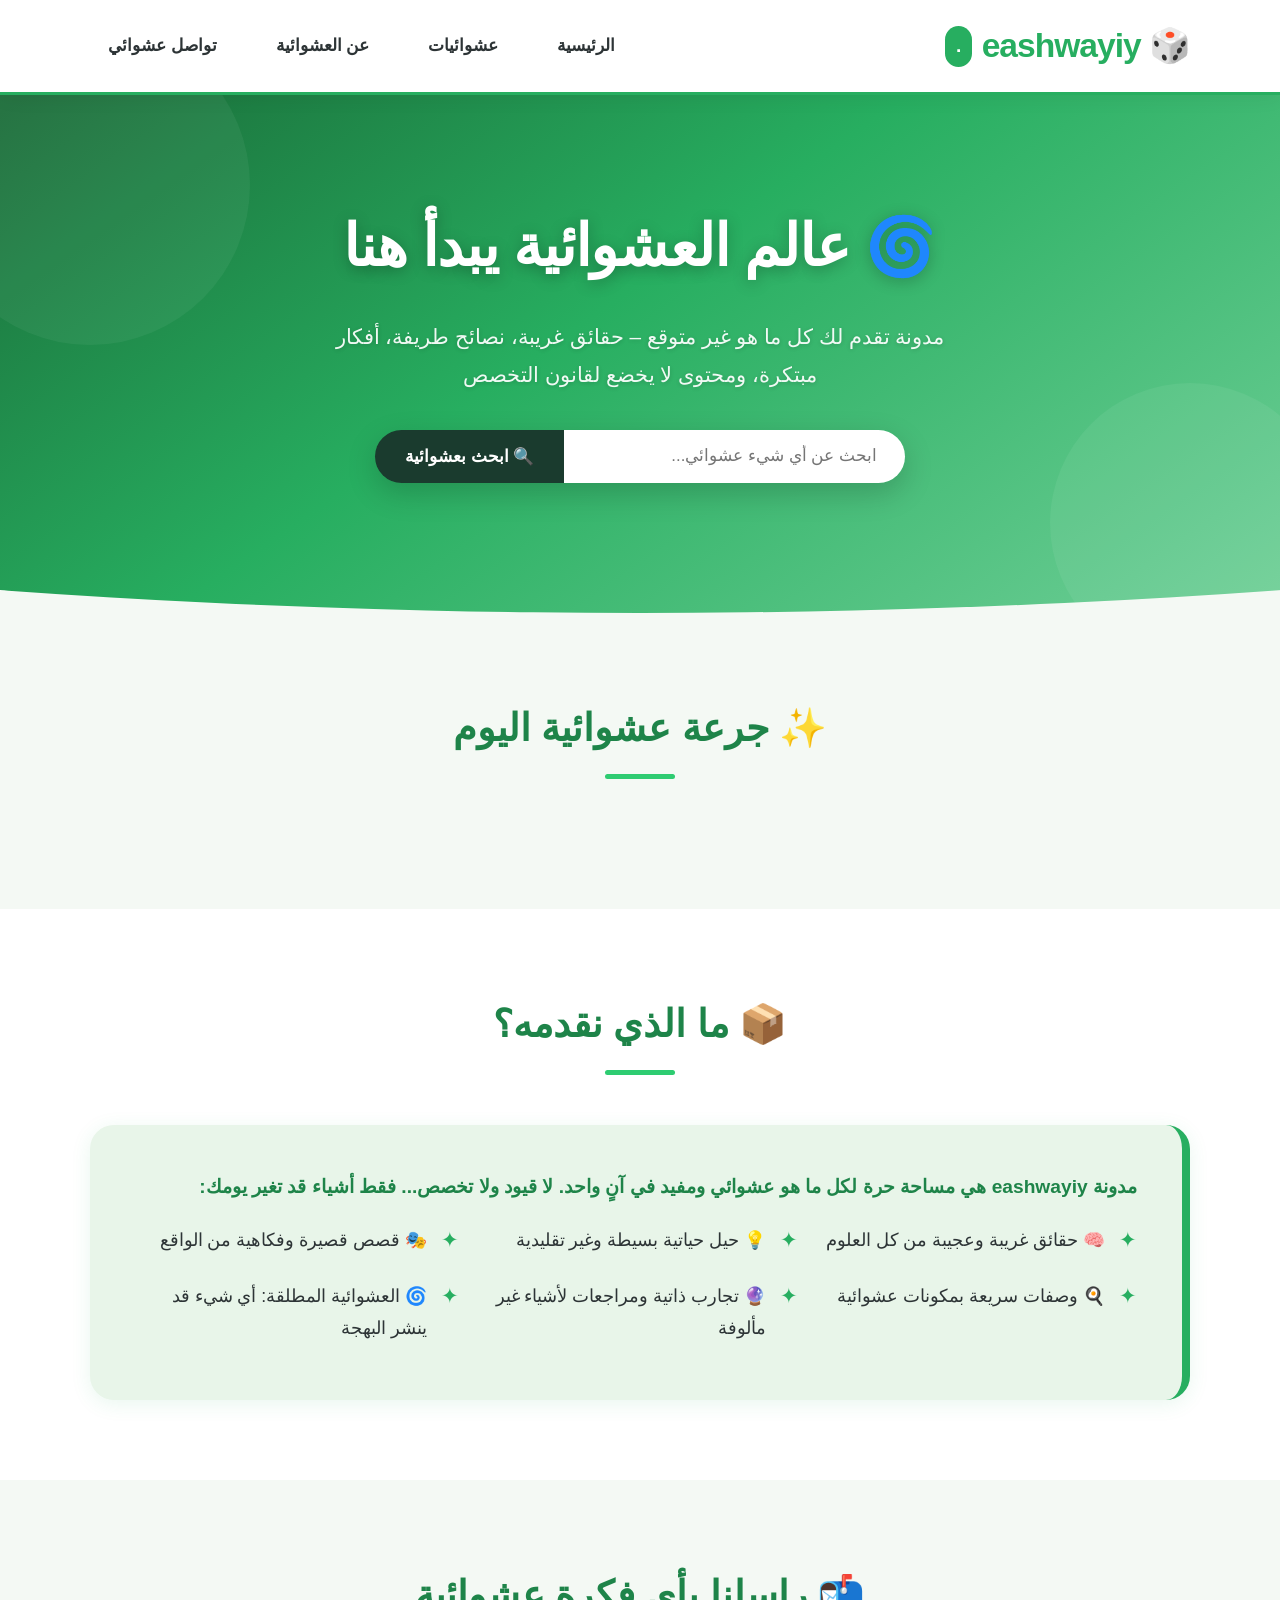
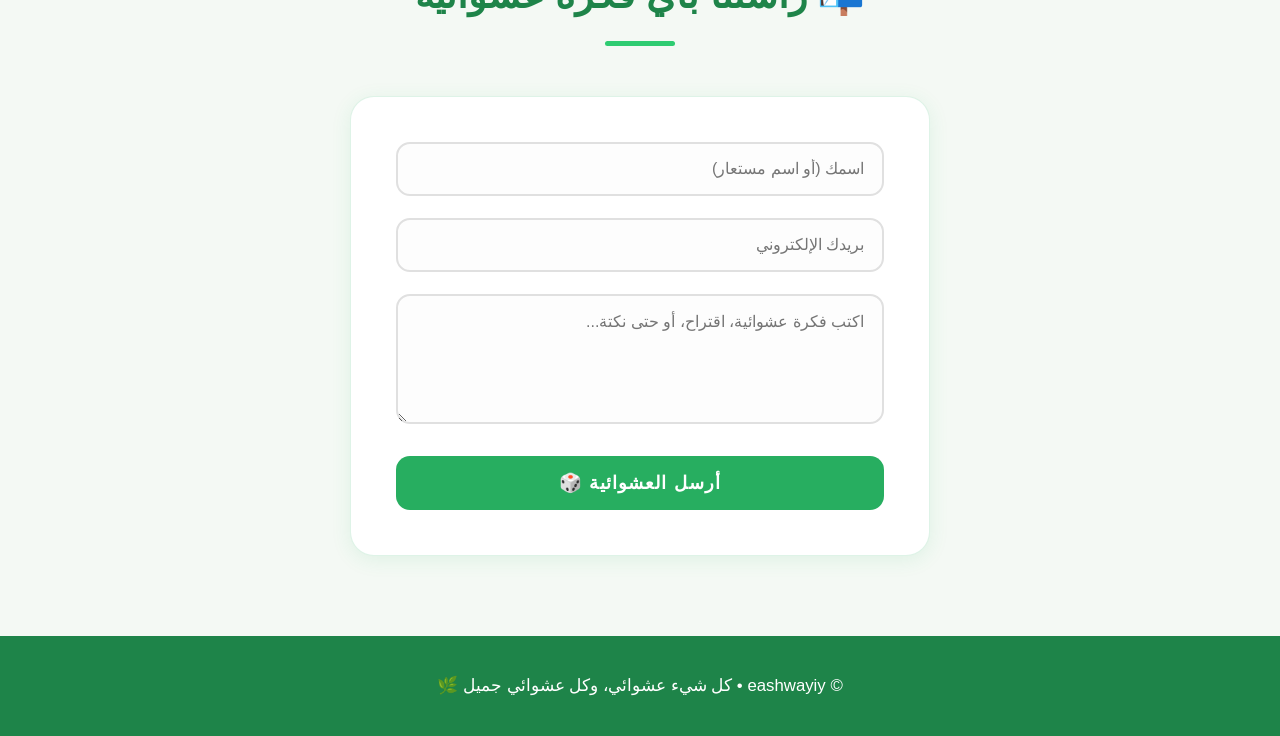
==== index.html @ cf540e6a "Update index.html" ====
<!DOCTYPE html>
<html lang="ar" dir="rtl">
<head>
    <!-- Google tag (gtag.js) -->
<script async src="https://www.googletagmanager.com/gtag/js?id=G-4N3JK0W0W8"></script>
<script>
  window.dataLayer = window.dataLayer || [];
  function gtag(){dataLayer.push(arguments);}
  gtag('js', new Date());

  gtag('config', 'G-4N3JK0W0W8');
</script>
    <meta charset="UTF-8">
    <meta name="msvalidate.01" content="E2802036CD50FEFBC112493921B0CAB0" />
    <meta name="google-site-verification" content="aA3zQB28Pee6RVJsjlky9cwPJ1BnVxqxHhYEiEWbZ3M" />
    <meta name="viewport" content="width=device-width, initial-scale=1.0">
    <meta name="description" content="مدونة eashwayiy - أشياء عشوائية، غريبة، ومفيدة من كل مكان. اكتشف محتوى متنوعًا كل يوم.">
    <meta name="keywords" content="عشوائي, حقائق, غرائب, نصائح, ترفيه, ثقافة, معلومات عامة, eashwayiy">
    <meta name="author" content="eashwayiy">
    <meta property="og:title" content="مدونة eashwayiy - عالم العشوائية">
    <meta property="og:description" content="مدونة تقدم لك جرعة يومية من المحتوى العشوائي الممتع والمفيد بعيدًا عن التخصص">
    <title>eashwayiy • مدونة عشوائية لكل شيء</title>
    <link rel="icon" type="image/x-icon" href="favicon.ico">
    <style>
        /* ========= إعدادات المتغيرات والألوان - ثيم الأخضر والأبيض ========= */
        :root {
            --primary-green: #27ae60;
            --light-green: #2ecc71;
            --dark-green: #1e8449;
            --soft-white: #f4f9f4;
            --pure-white: #ffffff;
            --text-dark: #2d3436;
            --text-light: #636e72;
            --accent-bg: #e8f5e9;
            --shadow: 0 4px 20px rgba(39, 174, 96, 0.1);
            --gradient-hero: linear-gradient(145deg, #1a6b38 0%, #27ae60 45%, #6fcf97 100%);
            --border-radius-card: 24px;
            --transition-smooth: all 0.35s cubic-bezier(0.2, 0.9, 0.4, 1);
        }

        * {
            margin: 0;
            padding: 0;
            box-sizing: border-box;
            font-family: 'Segoe UI', 'Cairo', Tahoma, Geneva, Verdana, sans-serif;
        }

        html {
            scroll-behavior: smooth;
        }

        body {
            background-color: var(--soft-white);
            color: var(--text-dark);
            line-height: 1.8;
            font-size: 16px;
        }

        .container {
            max-width: 1150px;
            margin: 0 auto;
            padding: 0 25px;
        }

        /* ========= شريط التنقل ========= */
        .navbar {
            background-color: rgba(255, 255, 255, 0.93);
            backdrop-filter: blur(14px);
            -webkit-backdrop-filter: blur(14px);
            padding: 1rem 0;
            box-shadow: 0 2px 20px rgba(0, 0, 0, 0.06);
            position: sticky;
            top: 0;
            z-index: 1000;
            border-bottom: 3px solid var(--primary-green);
            transition: var(--transition-smooth);
        }

        .navbar .container {
            display: flex;
            justify-content: space-between;
            align-items: center;
            flex-wrap: wrap;
        }

        .nav-brand h1 {
            color: var(--primary-green);
            font-size: 2.1rem;
            letter-spacing: -1px;
            font-weight: 800;
            display: flex;
            align-items: center;
            gap: 10px;
            transition: var(--transition-smooth);
            cursor: pointer;
        }
        .nav-brand h1:hover {
            color: var(--dark-green);
            transform: scale(1.04);
        }
        .nav-brand h1 span {
            background: var(--primary-green);
            color: #fff;
            font-size: 1.2rem;
            padding: 0.2rem 0.7rem;
            border-radius: 30px;
        }

        .nav-links {
            list-style: none;
            display: flex;
            gap: 8px;
        }

        .nav-links li a {
            text-decoration: none;
            color: var(--text-dark);
            margin-right: 15px;
            font-weight: 700;
            font-size: 1.05rem;
            padding: 8px 18px;
            border-radius: 30px;
            transition: var(--transition-smooth);
        }

        .nav-links li a:hover {
            color: var(--pure-white);
            background: var(--primary-green);
            box-shadow: 0 5px 18px rgba(39, 174, 96, 0.35);
            transform: translateY(-2px);
        }

        /* ========= قسم الهيرو ========= */
        .hero {
            background: var(--gradient-hero);
            color: var(--pure-white);
            padding: 100px 0 130px;
            text-align: center;
            clip-path: ellipse(170% 100% at 50% 0%);
            position: relative;
            overflow: hidden;
        }

        .hero::before {
            content: '';
            position: absolute;
            top: -70px;
            left: -70px;
            width: 320px;
            height: 320px;
            background: rgba(255, 255, 255, 0.05);
            border-radius: 50%;
            pointer-events: none;
        }

        .hero::after {
            content: '';
            position: absolute;
            bottom: -50px;
            right: -50px;
            width: 280px;
            height: 280px;
            background: rgba(255, 255, 255, 0.06);
            border-radius: 50%;
            pointer-events: none;
        }

        .hero h1 {
            font-size: 3.6rem;
            margin-bottom: 1.2rem;
            text-shadow: 0 3px 15px rgba(0, 0, 0, 0.25);
            font-weight: 800;
            letter-spacing: -1px;
            position: relative;
            z-index: 2;
        }

        .hero p {
            font-size: 1.3rem;
            margin-bottom: 2.3rem;
            opacity: 0.93;
            text-shadow: 0 1px 5px rgba(0, 0, 0, 0.2);
            position: relative;
            z-index: 2;
            max-width: 650px;
            margin-left: auto;
            margin-right: auto;
        }

        .search-container {
            display: flex;
            justify-content: center;
            max-width: 530px;
            margin: 0 auto;
            position: relative;
            z-index: 2;
            box-shadow: 0 10px 30px rgba(0, 0, 0, 0.18);
            border-radius: 50px;
        }

        .search-box {
            padding: 16px 28px;
            flex-grow: 1;
            border: none;
            border-radius: 0 50px 50px 0;
            /* RTL */
            outline: none;
            font-size: 1.05rem;
            background: #fff;
            color: #333;
        }

        .search-btn {
            padding: 16px 30px;
            border: none;
            background-color: #1a3b2e;
            color: white;
            border-radius: 50px 0 0 50px;
            /* RTL */
            cursor: pointer;
            font-weight: 700;
            font-size: 1.05rem;
            transition: background 0.3s, transform 0.2s;
            white-space: nowrap;
        }

        .search-btn:hover {
            background-color: #0f261d;
            transform: scale(1.04);
        }

        /* ========= نتائج البحث ========= */
        .search-results {
            background: var(--pure-white);
            padding: 40px 0;
            border-bottom: 2px solid #e0e0e0;
        }
        .search-results h2 {
            text-align: center;
            margin-bottom: 25px;
            color: var(--dark-green);
        }
        #resultsContainer {
            display: grid;
            grid-template-columns: repeat(auto-fit, minmax(280px, 1fr));
            gap: 25px;
        }
        .result-card {
            background: var(--accent-bg);
            padding: 20px;
            border-radius: 18px;
            border-right: 5px solid var(--primary-green);
        }
        .highlight {
            background-color: #f9e79f;
            color: #000;
            font-weight: bold;
            padding: 0 3px;
            border-radius: 4px;
        }

        /* ========= كروت المقالات ========= */
        .posts {
            padding: 80px 0;
        }

        .posts h2,
        .about h2,
        .contact h2 {
            text-align: center;
            margin-bottom: 50px;
            font-size: 2.4rem;
            color: var(--dark-green);
            position: relative;
            font-weight: 800;
        }

        .posts h2::after,
        .about h2::after,
        .contact h2::after {
            content: '';
            display: block;
            width: 70px;
            height: 5px;
            background: var(--light-green);
            margin: 12px auto 0;
            border-radius: 5px;
        }

        .posts-grid {
            display: grid;
            grid-template-columns: repeat(auto-fit, minmax(320px, 1fr));
            gap: 35px;
        }

        .post-card {
            background: var(--pure-white);
            padding: 30px;
            border-radius: var(--border-radius-card);
            box-shadow: var(--shadow);
            transition: var(--transition-smooth);
            border: 1px solid rgba(39, 174, 96, 0.12);
            display: flex;
            flex-direction: column;
            transform: rotate(0deg);
        }

        .post-card:hover {
            transform: translateY(-14px) rotate(0.5deg);
            box-shadow: 0 24px 45px rgba(39, 174, 96, 0.2);
            border-color: var(--light-green);
        }

        .post-card:nth-child(odd):hover {
            transform: translateY(-14px) rotate(-0.4deg);
        }

        .post-image {
            font-size: 3.8rem;
            background: var(--accent-bg);
            text-align: center;
            padding: 35px 20px;
            border-radius: 20px;
            margin-bottom: 22px;
            transition: var(--transition-smooth);
            background: linear-gradient(135deg, #e8f5e9, #d4efdf);
        }
        .post-card:hover .post-image {
            background: #c8e6c9;
            transform: scale(1.03);
        }

        .post-card h3 {
            margin-bottom: 14px;
            color: var(--dark-green);
            font-size: 1.5rem;
        }

        .post-card p {
            color: var(--text-light);
            flex-grow: 1;
        }

        .read-more {
            display: inline-block;
            margin-top: 20px;
            color: var(--primary-green);
            text-decoration: none;
            font-weight: 700;
            border-bottom: 2px solid transparent;
            transition: var(--transition-smooth);
            align-self: flex-start;
        }

        .read-more:hover {
            color: var(--dark-green);
            border-bottom: 2px solid var(--dark-green);
            transform: translateX(-6px);
        }

        /* ========= قسم حول ========= */
        .about {
            background-color: var(--pure-white);
            padding: 80px 0;
        }

        .about-content {
            background: var(--accent-bg);
            padding: 45px;
            border-radius: 24px;
            border-right: 8px solid var(--primary-green);
            box-shadow: var(--shadow);
        }

        .about-content p {
            font-size: 1.2rem;
            margin-bottom: 20px;
            font-weight: 600;
            color: var(--dark-green);
        }

        .about-list {
            list-style: none;
            display: grid;
            grid-template-columns: repeat(auto-fit, minmax(250px, 1fr));
            gap: 15px;
        }

        .about-list li {
            margin-bottom: 10px;
            padding-right: 32px;
            position: relative;
            font-size: 1.1rem;
            color: var(--text-dark);
        }

        .about-list li::before {
            content: "✦";
            position: absolute;
            right: 0;
            color: var(--primary-green);
            font-size: 1.3rem;
            line-height: 1.4;
        }

        /* ========= قسم التواصل ========= */
        .contact {
            padding: 80px 0;
            background: var(--soft-white);
        }

        .contact-form {
            max-width: 580px;
            margin: 0 auto;
            background: var(--pure-white);
            padding: 45px;
            border-radius: 24px;
            box-shadow: var(--shadow);
            border: 1px solid rgba(39, 174, 96, 0.15);
        }

        .contact-form input,
        .contact-form textarea {
            padding: 16px 18px;
            margin-bottom: 22px;
            border: 2px solid #e0e0e0;
            border-radius: 14px;
            outline: none;
            width: 100%;
            font-size: 1rem;
            transition: border-color 0.3s, box-shadow 0.3s;
            background: #fdfdfd;
        }

        .contact-form input:focus,
        .contact-form textarea:focus {
            border-color: var(--primary-green);
            box-shadow: 0 0 0 4px rgba(39, 174, 96, 0.08);
        }

        .contact-form textarea {
            resize: vertical;
            min-height: 130px;
        }

        .contact-form button {
            background-color: var(--primary-green);
            color: white;
            padding: 16px;
            border: none;
            border-radius: 14px;
            cursor: pointer;
            font-size: 1.15rem;
            font-weight: 700;
            width: 100%;
            transition: background 0.3s, transform 0.2s;
            letter-spacing: 1px;
        }

        .contact-form button:hover {
            background-color: var(--dark-green);
            transform: translateY(-2px);
            box-shadow: 0 8px 20px rgba(30, 132, 73, 0.3);
        }

        /* ========= تذييل الصفحة ========= */
        .footer {
            background-color: var(--dark-green);
            color: var(--pure-white);
            text-align: center;
            padding: 35px 0;
            font-size: 1.05rem;
        }

        /* ========= التجاوب ========= */
        @media (max-width: 768px) {
            .hero h1 {
                font-size: 2.2rem;
            }
            .hero p {
                font-size: 1rem;
            }
            .nav-links {
                display: none;
            }
            .navbar .container {
                justify-content: center;
            }
            .search-container {
                flex-direction: column;
                gap: 10px;
                box-shadow: none;
            }
            .search-box,
            .search-btn {
                border-radius: 30px !important;
                width: 100%;
            }
            .posts-grid {
                grid-template-columns: 1fr;
            }
            .about-list {
                grid-template-columns: 1fr;
            }
            .contact-form {
                padding: 25px;
            }
            .post-card:hover {
                transform: translateY(-8px) rotate(0deg) !important;
            }
        }

        @media (max-width: 480px) {
            .hero {
                padding: 70px 0 100px;
                clip-path: ellipse(200% 100% at 50% 0%);
            }
            .hero h1 {
                font-size: 1.9rem;
            }
            .nav-brand h1 {
                font-size: 1.5rem;
            }
            .container {
                padding: 0 15px;
            }
        }
    </style>
</head>
<body>
    <!-- شريط التنقل -->
    <nav class="navbar">
        <div class="container">
            <div class="nav-brand">
                <h1>🎲 eashwayiy<span>.</span></h1>
            </div>
            <ul class="nav-links">
                <li><a href="#home">الرئيسية</a></li>
                <li><a href="#posts">عشوائيات</a></li>
                <li><a href="#about">عن العشوائية</a></li>
                <li><a href="#contact">تواصل عشوائي</a></li>
            </ul>
        </div>
    </nav>

    <!-- قسم الهيرو -->
    <section class="hero" id="home">
        <div class="hero-content">
            <h1>🌀 عالم العشوائية يبدأ هنا</h1>
            <p>مدونة تقدم لك كل ما هو غير متوقع – حقائق غريبة، نصائح طريفة، أفكار مبتكرة، ومحتوى لا يخضع لقانون التخصص</p>
            <div class="search-container">
                <input type="text" id="searchInput" placeholder="ابحث عن أي شيء عشوائي..." class="search-box" aria-label="بحث عشوائي">
                <button onclick="performSearch()" class="search-btn" aria-label="زر البحث">🔍 ابحث بعشوائية</button>
            </div>
        </div>
    </section>

    <!-- نتائج البحث -->
    <section id="searchResults" class="search-results" style="display:none;">
        <div class="container">
            <h2>🎯 نتائج عشوائية</h2>
            <div id="resultsContainer"></div>
        </div>
    </section>

    <!-- قسم المقالات العشوائية -->
    <section class="posts" id="posts">
        <div class="container">
            <h2>✨ جرعة عشوائية اليوم</h2>
            <div class="posts-grid" id="postsContainer">
                <!-- سيتم ملؤها عشوائياً من البيانات الحقيقية -->
            </div>
        </div>
    </section>

    <!-- قسم عن العشوائية -->
    <section class="about" id="about">
        <div class="container">
            <h2>📦 ما الذي نقدمه؟</h2>
            <div class="about-content">
                <p>مدونة <strong>eashwayiy</strong> هي مساحة حرة لكل ما هو عشوائي ومفيد في آنٍ واحد. لا قيود ولا تخصص... فقط أشياء قد تغير يومك:</p>
                <ul class="about-list">
                    <li>🧠 حقائق غريبة وعجيبة من كل العلوم</li>
                    <li>💡 حيل حياتية بسيطة وغير تقليدية</li>
                    <li>🎭 قصص قصيرة وفكاهية من الواقع</li>
                    <li>🍳 وصفات سريعة بمكونات عشوائية</li>
                    <li>🔮 تجارب ذاتية ومراجعات لأشياء غير مألوفة</li>
                    <li>🌀 العشوائية المطلقة: أي شيء قد ينشر البهجة</li>
                </ul>
            </div>
        </div>
    </section>

    <!-- قسم التواصل -->
    <section class="contact" id="contact">
        <div class="container">
            <h2>📬 راسلنا بأي فكرة عشوائية</h2>
            <form class="contact-form" onsubmit="handleContact(event)">
                <input type="text" placeholder="اسمك (أو اسم مستعار)" required aria-label="الاسم">
                <input type="email" placeholder="بريدك الإلكتروني" required aria-label="البريد">
                <textarea placeholder="اكتب فكرة عشوائية، اقتراح، أو حتى نكتة..." required aria-label="الرسالة"></textarea>
                <button type="submit">أرسل العشوائية 🎲</button>
            </form>
        </div>
    </section>

    <!-- تذييل -->
    <footer class="footer">
        <p>© <span id="currentYear"></span> eashwayiy • كل شيء عشوائي، وكل عشوائي جميل 🌿</p>
    </footer>

    <script>
        // ========== بيانات المدونة الحقيقية ==========
const blogPosts = [
    {
        id: 1,
        icon: '💰',
        title: "ربح البيتكوين من صنابير البيتكوين - دليل شامل 2026",
        description: "شرح مفصل عن كيفية ربح البيتكوين من صنابير البيتكوين (Faucets) - أفضل طرق الحصول على عملات رقمية مجانية وأماكن موثوقة وآمنة",
        keywords: ["ربح", "بيتكوين", "صنابير", "عملة"],
        link: "posts/bitcoin-faucets.html",
        excerpt: "صنابير البيتكوين (Bitcoin Faucets) هي مواقع وتطبيقات إلكترونية توفر للمستخدمين فرصة الحصول على كميات صغيرة من البيتكوين بشكل مجاني..."
    },
    {
        id: 2,
        icon: '🤖',
        title: "الأكثر بحثاً في 2026: ثورة الذكاء الاصطناعي الشاملة",
        description: "اكتشف لماذا أصبح الذكاء الاصطناعي الأداة الأكثر بحثاً في 2026. تعرف على أفضل الأدوات مثل ChatGPT وMidjourney وكيف تغير حياتنا اليومية.",
        keywords: ["ذكاء اصطناعي", "2026", "ChatGPT", "أدوات AI", "تعلم الآلة", "تكنولوجيا"],
        link: "posts/ai-trends-2026.html",
        excerpt: "شهد عام 2026 طفرة هائلة في البحث عن أدوات الذكاء الاصطناعي. من توليد المحتوى إلى تحليل البيانات، أصبح الذكاء الاصطناعي جزءاً لا يتجزأ من حياتنا اليومية."
    },
    {
        id: 3,
        icon: '📈',
        title: "العملات الرقمية 2026: كل شيء عن البيتكوين والإيثيريوم",
        description: "تحليل شامل لأهم اتجاهات العملات الرقمية في 2026. لماذا لا يزال البيتكوين والإيثيريوم يسيطران على المشهد وكيف تستثمر بذكاء.",
        keywords: ["عملات رقمية", "بيتكوين", "إيثيريوم", "استثمار", "كريبتو", "2026", "تداول"],
        link: "posts/crypto-trends-2026.html",
        excerpt: "في عام 2026، لا يزال سوق العملات الرقمية يهيمن على اهتمام المستثمرين. ارتفع حجم البحث عن 'كيفية شراء بيتكوين' بشكل كبير، مما يعكس رغبة الجميع في فهم هذا العالم المربح."
    },
    {
        id: 4,
        icon: '⚡',
        title: "السيارات الكهربائية 2026: ثورة النقل التي لا يستطيع أحد تجاهلها",
        description: "كل ما تريد معرفته عن السيارات الكهربائية وأسباب تصدرها محركات البحث في 2026. أفضل الموديلات ونصائح الشراء.",
        keywords: ["سيارات كهربائية", "تسلا", "نقل مستدام", "2026", "بيئة", "طاقة"],
        link: "posts/electric-vehicles-2026.html",
        excerpt: "في عام 2026، أصبحت السيارات الكهربائية ليست مجرد رفاهية، بل ضرورة بيئية واقتصادية يتجه إليها العالم. تعرف على أحدث الموديلات وتقنيات الشحن."
    },
    {
    id: 5,
    icon: '🔐',
    title: "الأمن السيبراني 2026: حماية خصوصيتك في العالم الرقمي",
    description: "كل ما تريد معرفته عن الأمن السيبراني وأسباب تصدره محركات البحث في 2026. تهديدات حديثة وأفضل ممارسات الحماية.",
    keywords: ["أمن سيبراني", "خصوصية رقمية", "حماية بيانات", "2026", "قرصنة", "تشفير"],
    link: "posts/cyber-security-2026.html",
    excerpt: "في عام 2026، تصاعدت التهديدات الرقمية بشكل غير مسبوق. تعرف على كيفية حماية بياناتك وأجهزتك من أحدث أساليب الاختراق والتصيد."
    }
    {
    id: 6,
    icon: '📱',
    title: "خصوصية الهاتف 2026: الدليل الكامل لتحصين جهازك ضد التتبع",
    description: "خطوات عملية وإعدادات متقدمة لحماية هاتفك من التطفل. تطبيقات Screen Protection، VPN مع NextDNS، KeePass، وغيرها.",
    keywords: ["خصوصية الهاتف", "حماية الشاشة", "VPN", "NextDNS", "KeePass", "Firefox Nightly", "AnySoftKeyboard", "2026"],
    link: "posts/phone-privacy-2026.html",
    excerpt: "هاتفك كنز معلومات شخصي، وحمايته أصبحت واجبة. دليل شامل من الشاشة إلى المتصفح، مروراً بـ VPN و DNS خاص، لضمان خصوصية رقمية لا تُخترق."
}
];
        // ========== دالة اختيار عشوائي من المصفوفة ==========
        function getRandomPosts(count = 6) {
            const shuffled = [...blogPosts].sort(() => 0.5 - Math.random());
            return shuffled.slice(0, Math.min(count, blogPosts.length));
        }

        // ========== عرض المقالات العشوائية في الصفحة الرئيسية ==========
        function displayRandomPosts() {
            const container = document.getElementById('postsContainer');
            const randomPosts = getRandomPosts(4); // عدد المقالات العشوائية (يمكن تغييره)

            if (randomPosts.length === 0) {
                container.innerHTML = '<p style="text-align:center;color:#999;">🎲 لا توجد مقالات بعد... عشوائية قادمة!</p>';
                return;
            }

            container.innerHTML = randomPosts.map(post => `
                <div class="post-card">
                    <div class="post-image">${post.icon || '🎲'}</div>
                    <h3>${post.title}</h3>
                    <p>${post.excerpt || post.description}</p>
                    <a href="${post.link}" class="read-more">اكتشف العشوائية ←</a>
                </div>
            `).join('');
        }

        // ========== دالة البحث (تستخدم نفس blogPosts) ==========
        function performSearch() {
            const query = document.getElementById('searchInput').value.trim().toLowerCase();
            const resultsSection = document.getElementById('searchResults');
            const resultsContainer = document.getElementById('resultsContainer');

            if (!query) {
                resultsSection.style.display = 'none';
                return;
            }

            const results = blogPosts.filter(post => {
                return post.title.toLowerCase().includes(query) ||
                       post.description.toLowerCase().includes(query) ||
                       post.keywords.some(keyword => keyword.toLowerCase().includes(query));
            });

            displayResults(results, query);
        }

        // ========== عرض نتائج البحث مع تمييز النص ==========
        function displayResults(results, searchTerm) {
            const resultsContainer = document.getElementById('resultsContainer');
            const searchResults = document.getElementById('searchResults');

            if (results.length === 0) {
                resultsContainer.innerHTML = '<p style="grid-column: 1/-1; text-align: center; color: #636e72;">😵 لم نجد شيئًا بهذه العشوائية... جرب كلمة أخرى!</p>';
            } else {
                resultsContainer.innerHTML = results.map(post => {
                    const highlightedTitle = highlightText(post.title, searchTerm);
                    const highlightedDescription = highlightText(post.description, searchTerm);
                    return `
                        <div class="result-card">
                            <h3>${highlightedTitle}</h3>
                            <p>${highlightedDescription}</p>
                            <div style="margin-top: 1rem; display: flex; justify-content: space-between; align-items: center; flex-wrap: wrap;">
                                <small style="color: #999;">🏷️ ${post.keywords.join(', ')}</small>
                                <a href="${post.link}" class="read-more" style="text-decoration: none; font-weight: bold; margin-top: 0.5rem;">اقرأ المقال ←</a>
                            </div>
                        </div>
                    `;
                }).join('');
            }

            searchResults.style.display = 'block';
            searchResults.scrollIntoView({ behavior: 'smooth', block: 'start' });
        }

        function highlightText(text, term) {
            const regex = new RegExp(`(${term})`, 'gi');
            return text.replace(regex, '<span class="highlight">$1</span>');
        }

        // ========== معالجة نموذج التواصل ==========
        function handleContact(event) {
            event.preventDefault();
            const form = event.target;
            const name = form.querySelector('input[type="text"]').value.trim();
            if (name) {
                alert(`شكراً ${name} 🎉\nفكرتك العشوائية وصلت! سنرد عليك بشكل عشوائي أيضاً.`);
                form.reset();
            }
        }

        // ========== أحداث جاهزية الصفحة ==========
        document.addEventListener('DOMContentLoaded', function() {
            // سنة حقوق النشر
            document.getElementById('currentYear').textContent = new Date().getFullYear();

            // عرض المقالات العشوائية عند التحميل
            displayRandomPosts();

            // دعم زر Enter في البحث
            const searchInput = document.getElementById('searchInput');
            if (searchInput) {
                searchInput.addEventListener('keypress', function(e) {
                    if (e.key === 'Enter') {
                        performSearch();
                    }
                });
            }
        });
    </script>
</body>
</html>
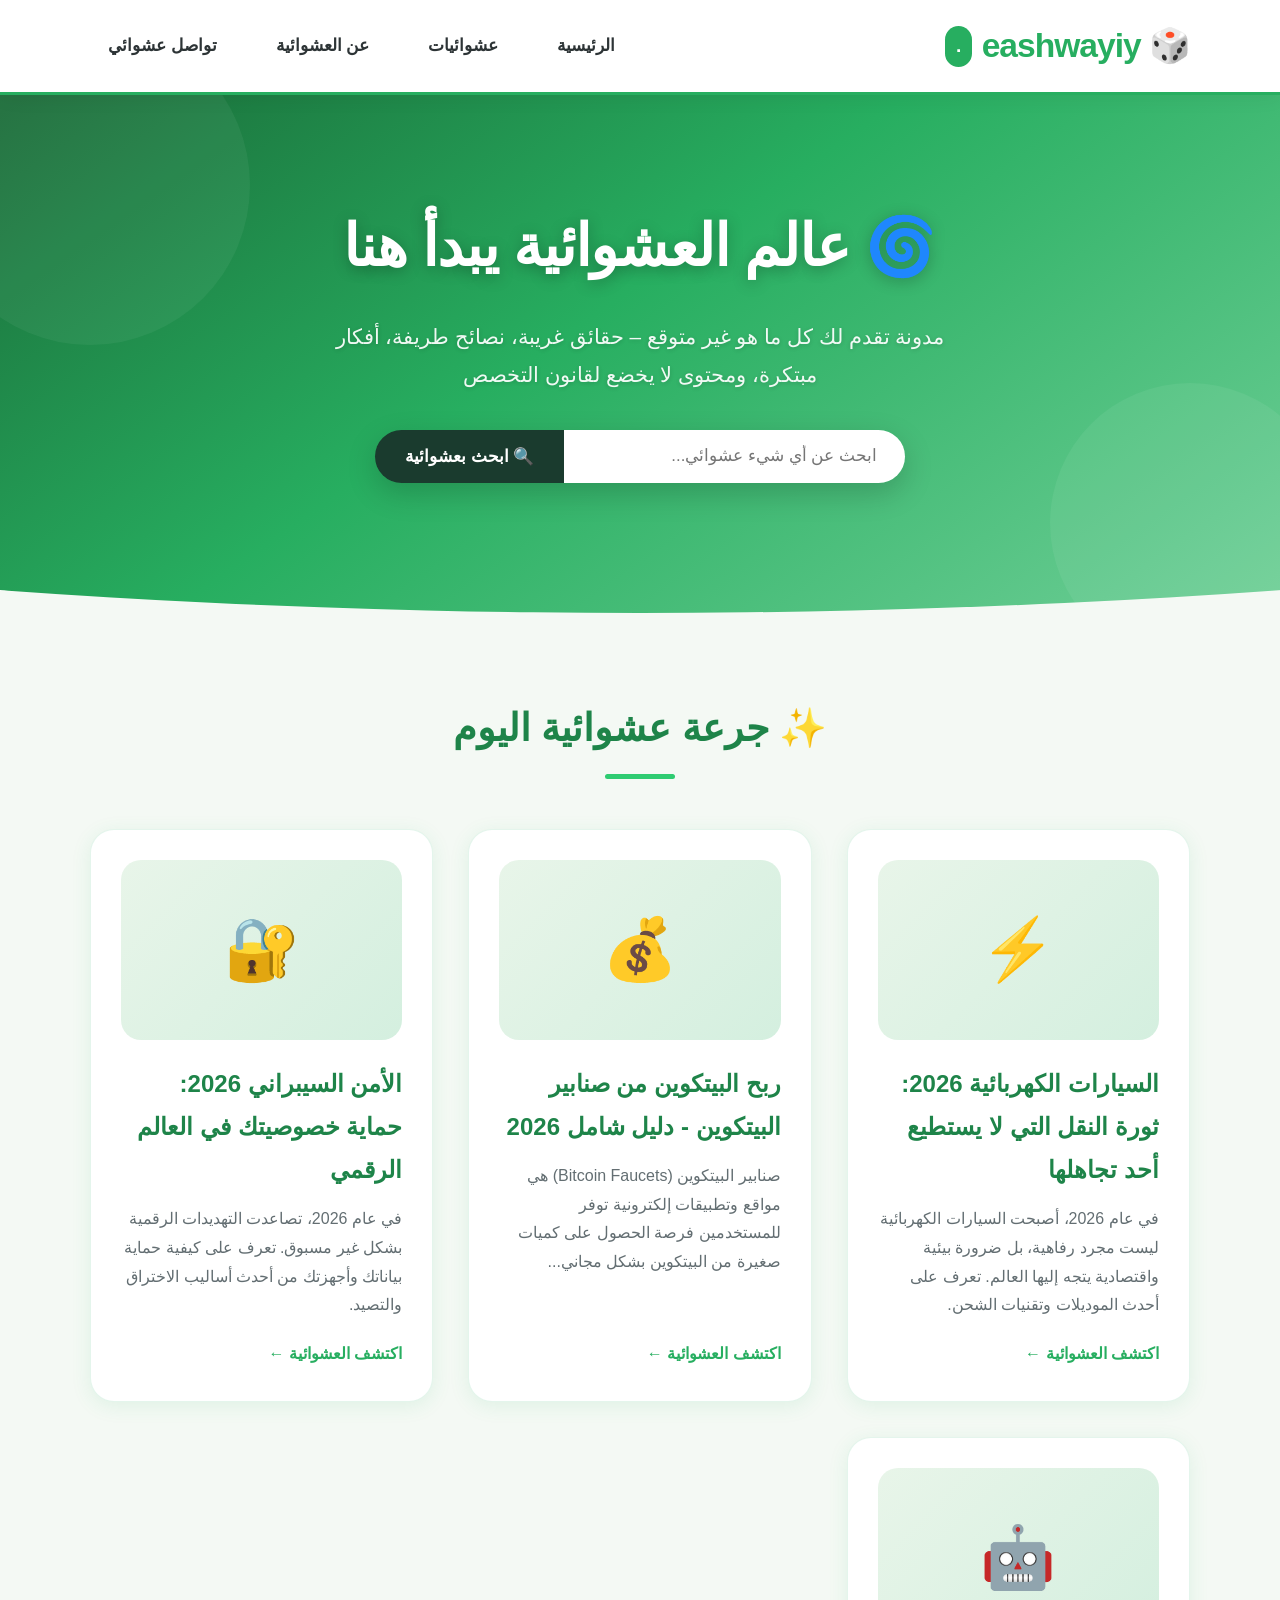
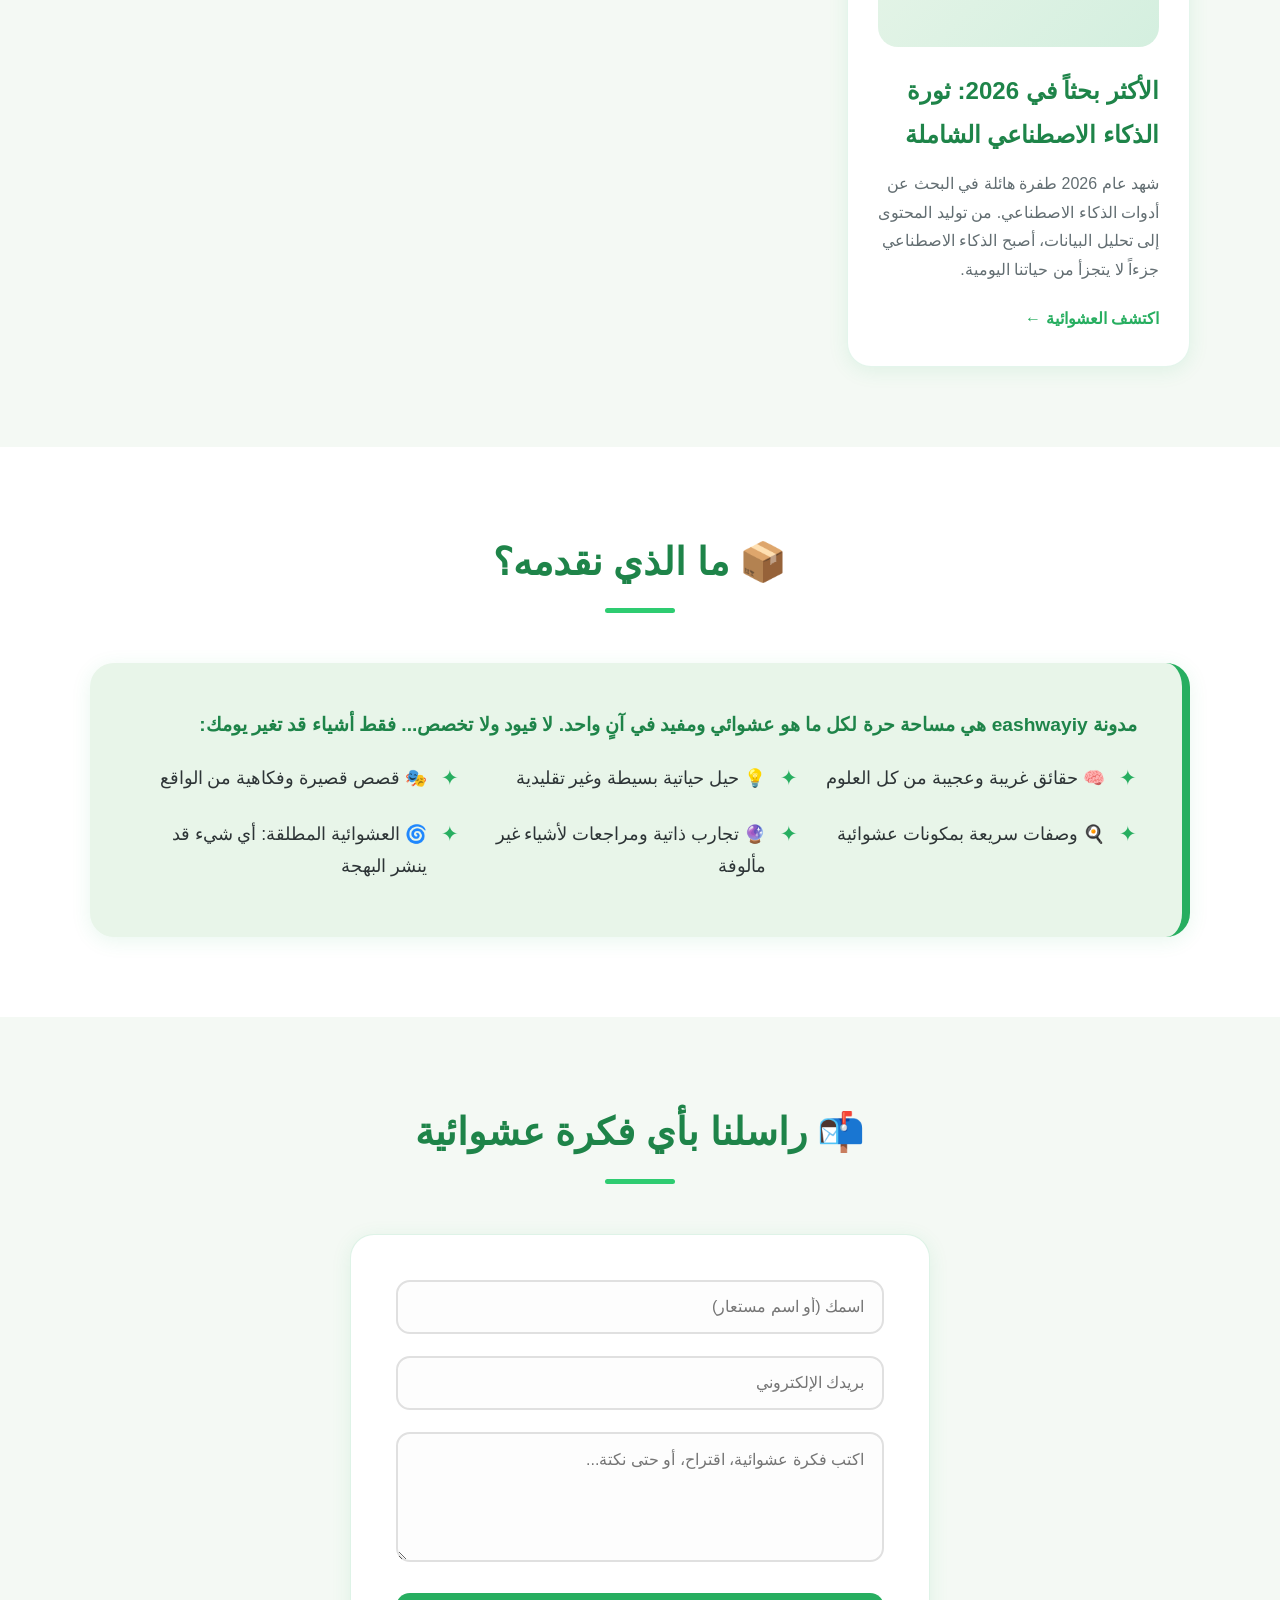
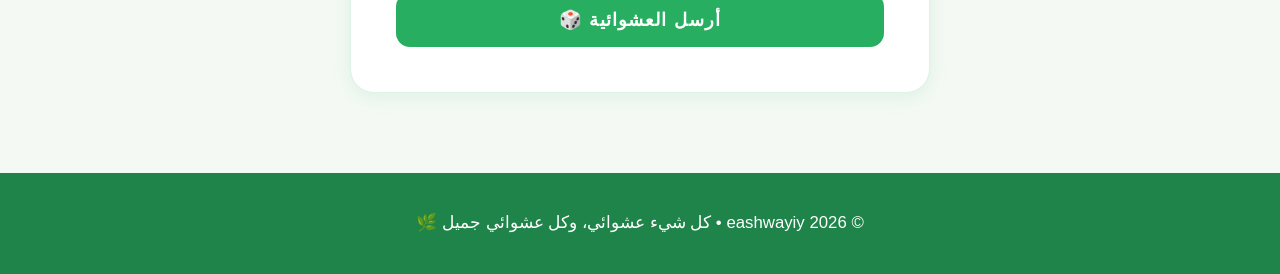
==== commit 76bfdd02: "Update index.html" ====
--- a/index.html
+++ b/index.html
@@ -656,7 +656,7 @@
     keywords: ["أمن سيبراني", "خصوصية رقمية", "حماية بيانات", "2026", "قرصنة", "تشفير"],
     link: "posts/cyber-security-2026.html",
     excerpt: "في عام 2026، تصاعدت التهديدات الرقمية بشكل غير مسبوق. تعرف على كيفية حماية بياناتك وأجهزتك من أحدث أساليب الاختراق والتصيد."
-    }
+    },
     {
     id: 6,
     icon: '📱',
@@ -668,7 +668,7 @@
 }
 ];
         // ========== دالة اختيار عشوائي من المصفوفة ==========
-        function getRandomPosts(count = 6) {
+        function getRandomPosts(count = 3) {
             const shuffled = [...blogPosts].sort(() => 0.5 - Math.random());
             return shuffled.slice(0, Math.min(count, blogPosts.length));
         }
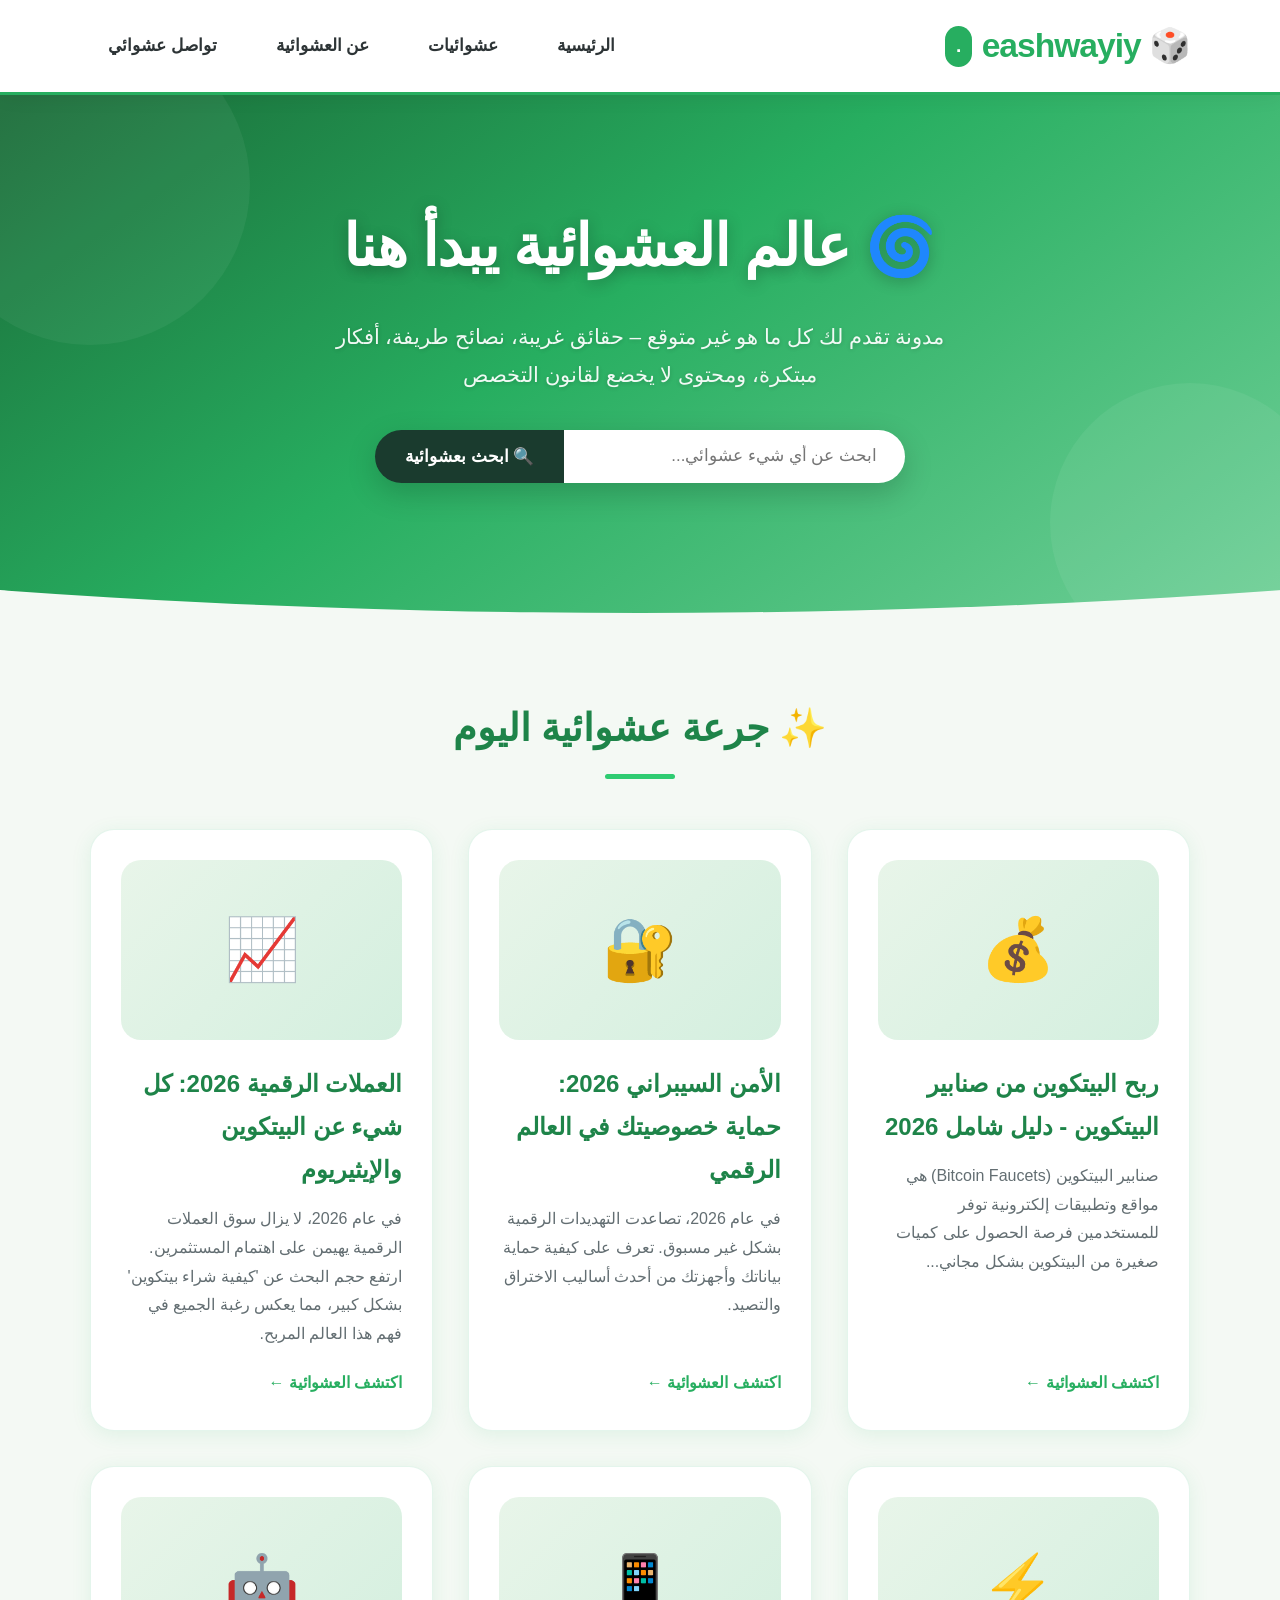
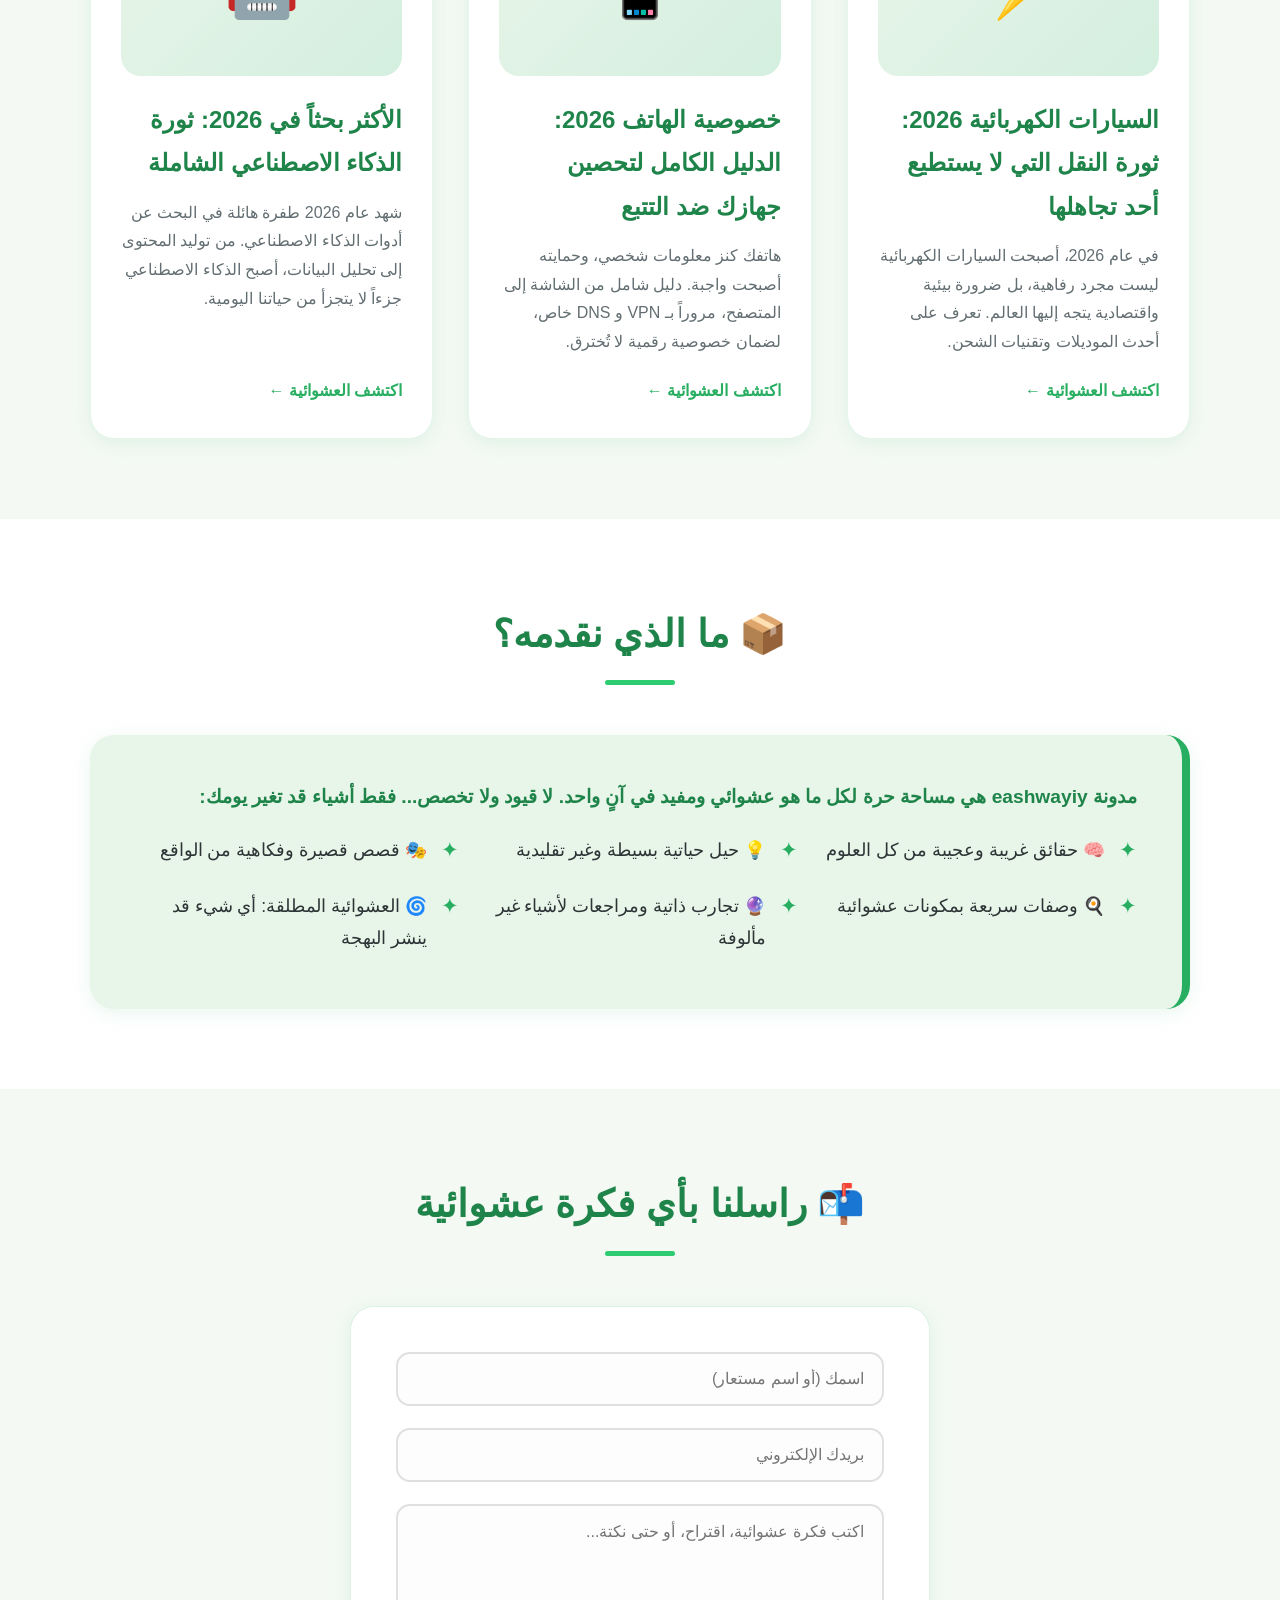
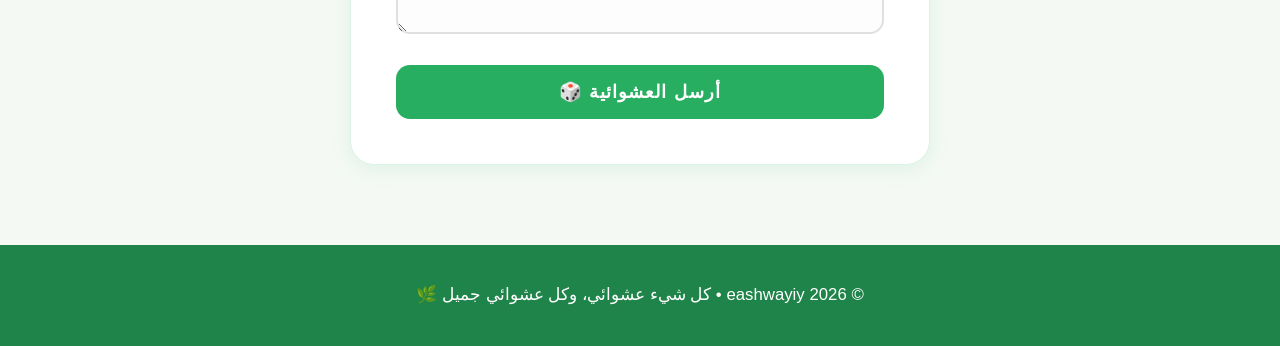
==== commit ddd1ea12: "Update index.html" ====
--- a/index.html
+++ b/index.html
@@ -668,7 +668,7 @@
 }
 ];
         // ========== دالة اختيار عشوائي من المصفوفة ==========
-        function getRandomPosts(count = 3) {
+        function getRandomPosts(count = 6) {
             const shuffled = [...blogPosts].sort(() => 0.5 - Math.random());
             return shuffled.slice(0, Math.min(count, blogPosts.length));
         }
@@ -676,7 +676,7 @@
         // ========== عرض المقالات العشوائية في الصفحة الرئيسية ==========
         function displayRandomPosts() {
             const container = document.getElementById('postsContainer');
-            const randomPosts = getRandomPosts(4); // عدد المقالات العشوائية (يمكن تغييره)
+            const randomPosts = getRandomPosts(6); // عدد المقالات العشوائية (يمكن تغييره)
 
             if (randomPosts.length === 0) {
                 container.innerHTML = '<p style="text-align:center;color:#999;">🎲 لا توجد مقالات بعد... عشوائية قادمة!</p>';
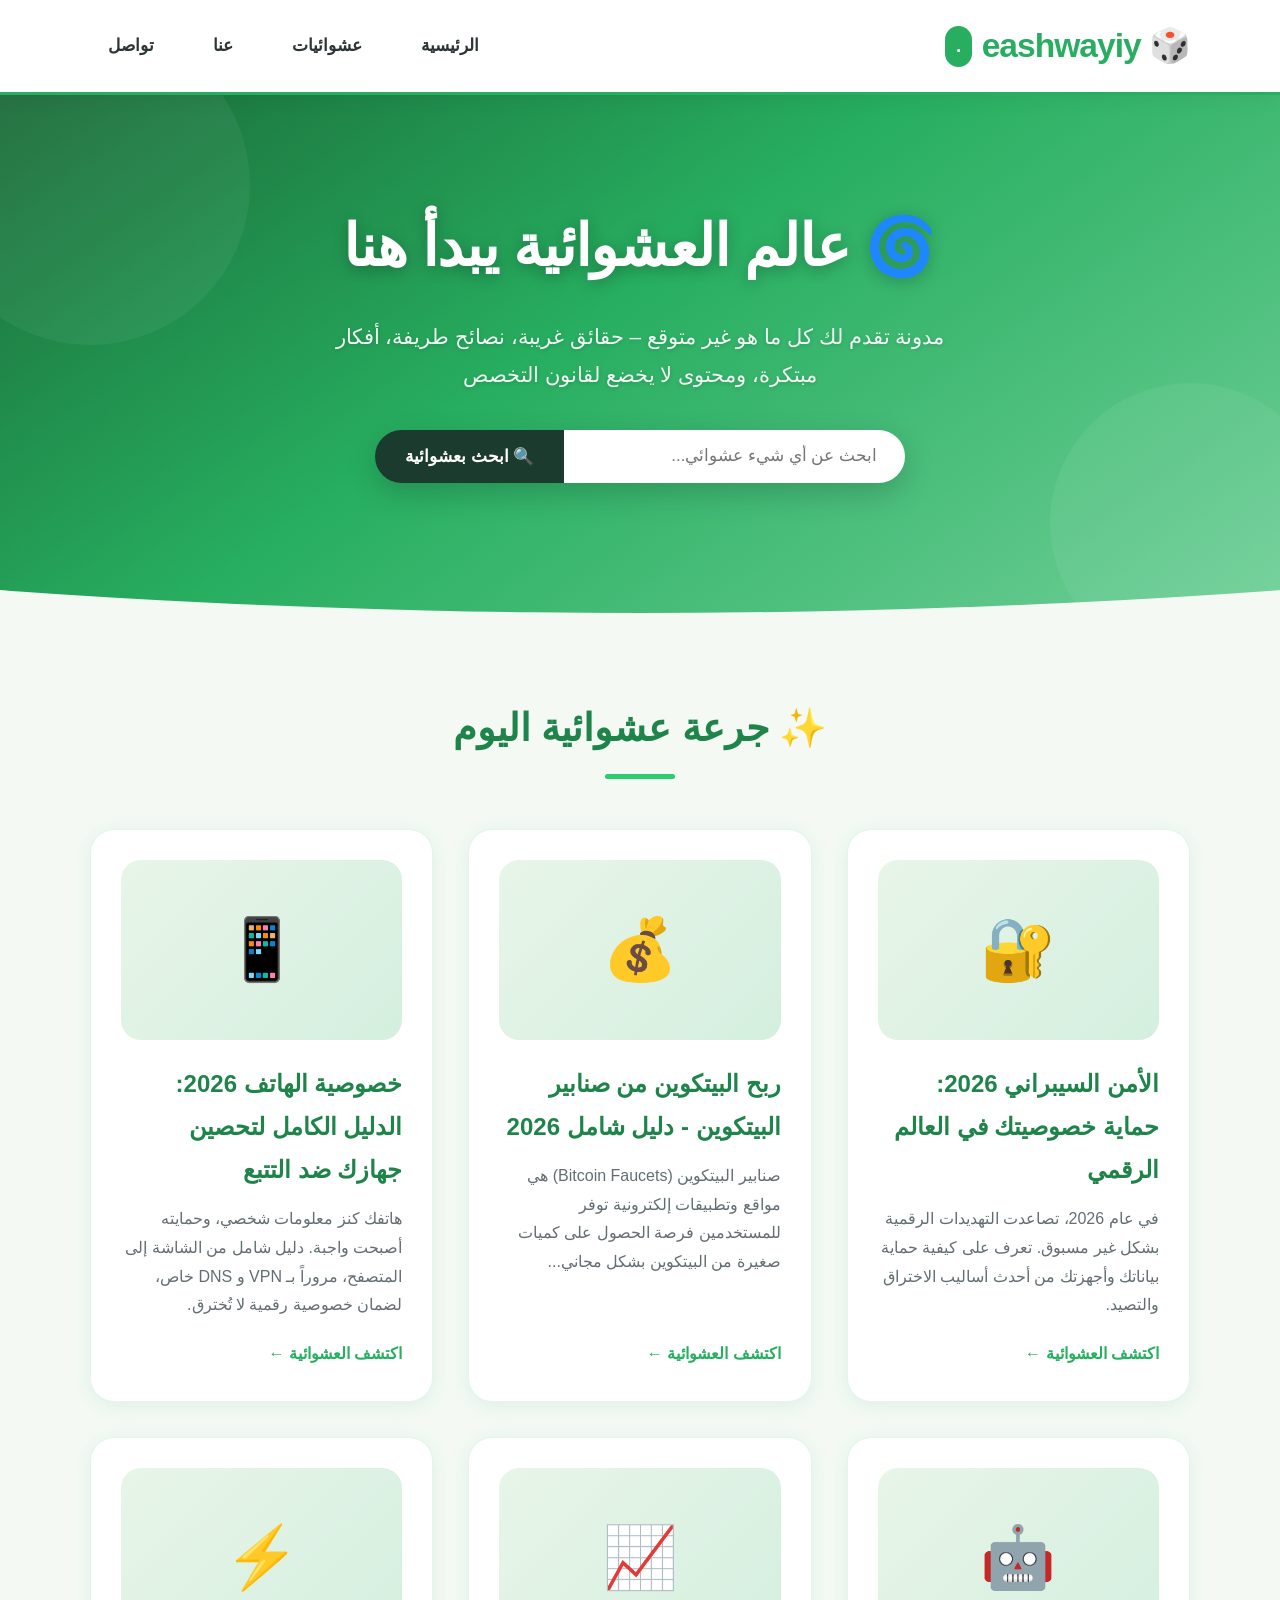
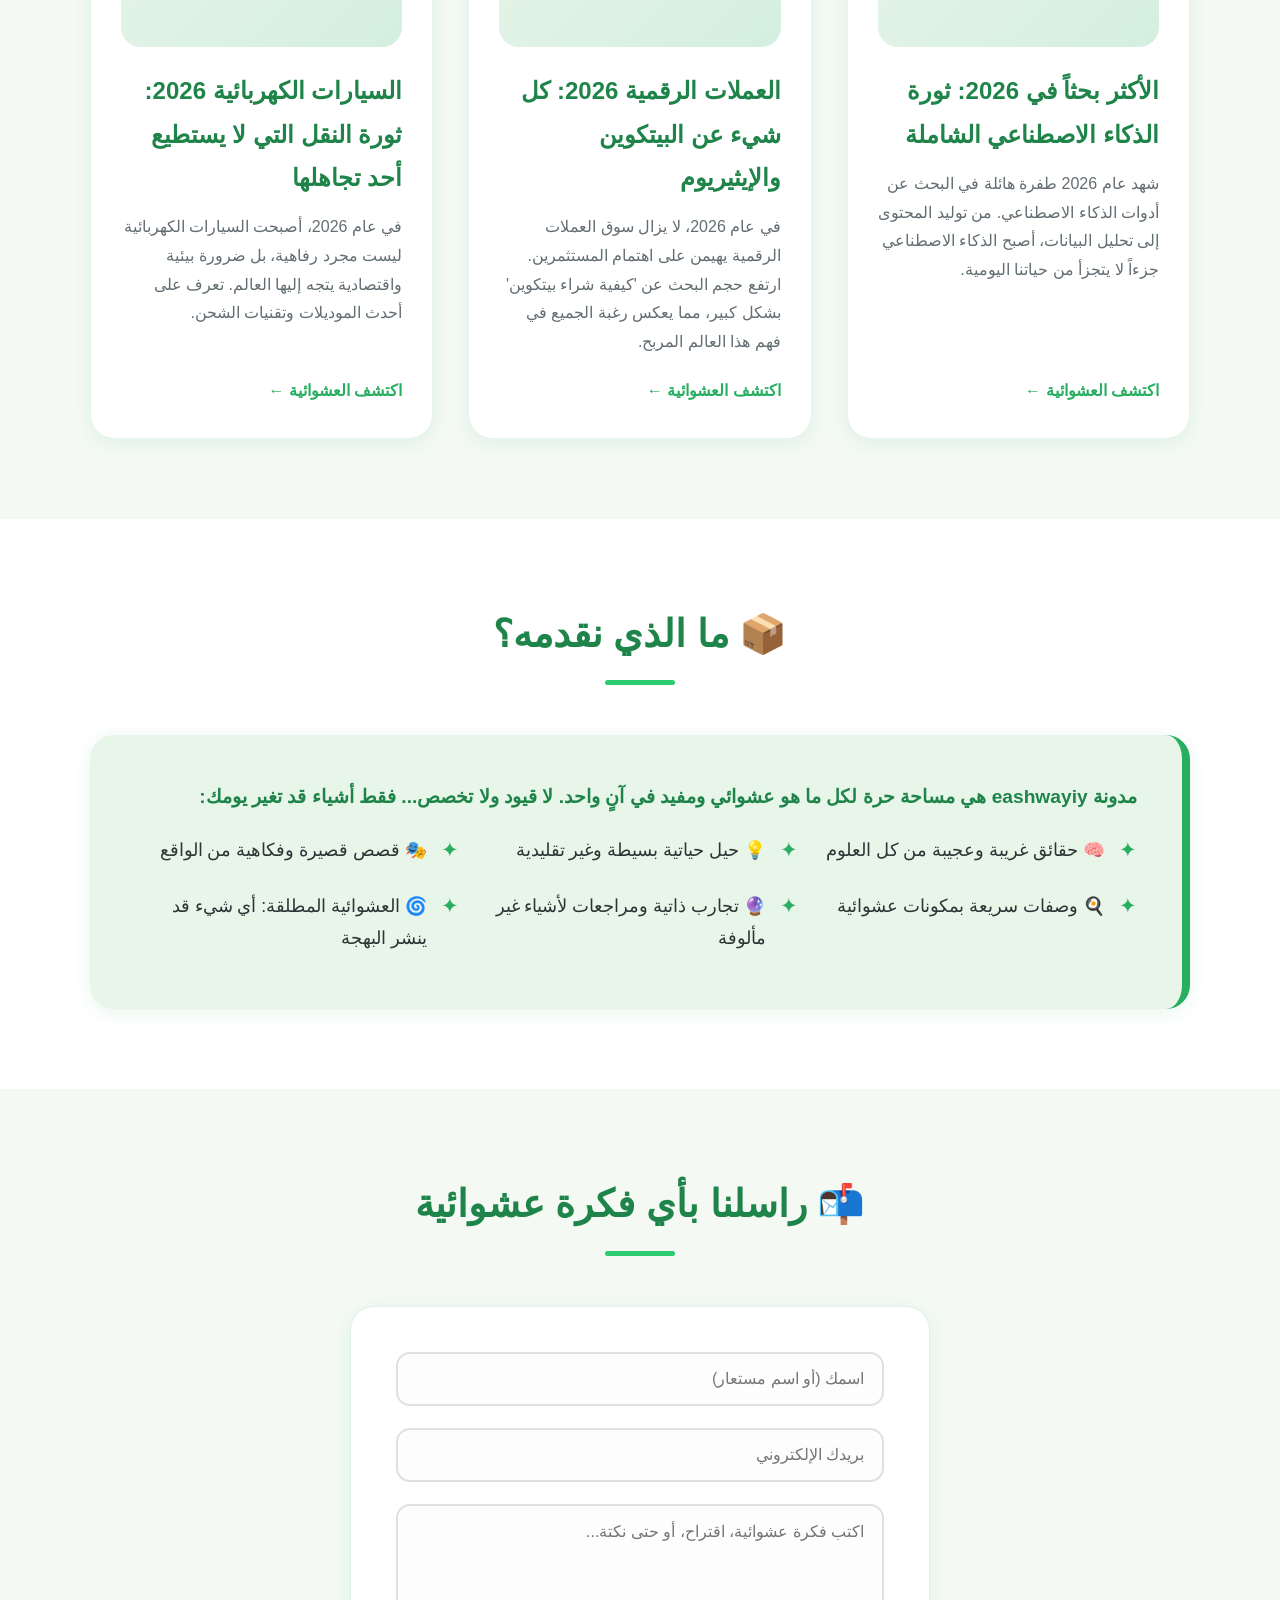
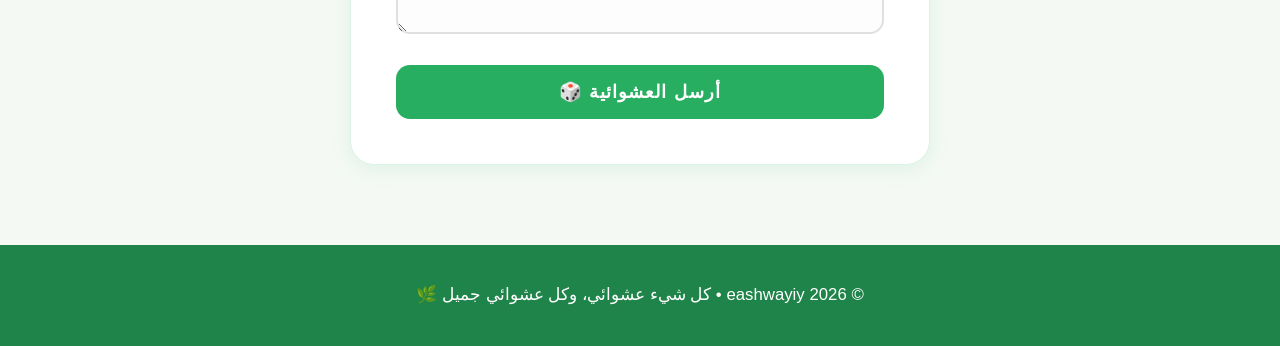
==== commit e3c7c620: "Update index.html" ====
--- a/index.html
+++ b/index.html
@@ -537,8 +537,8 @@
             <ul class="nav-links">
                 <li><a href="#home">الرئيسية</a></li>
                 <li><a href="#posts">عشوائيات</a></li>
-                <li><a href="#about">عن العشوائية</a></li>
-                <li><a href="#contact">تواصل عشوائي</a></li>
+                <li><a href="#about">عنا</a></li>
+                <li><a href="#contact">تواصل</a></li>
             </ul>
         </div>
     </nav>
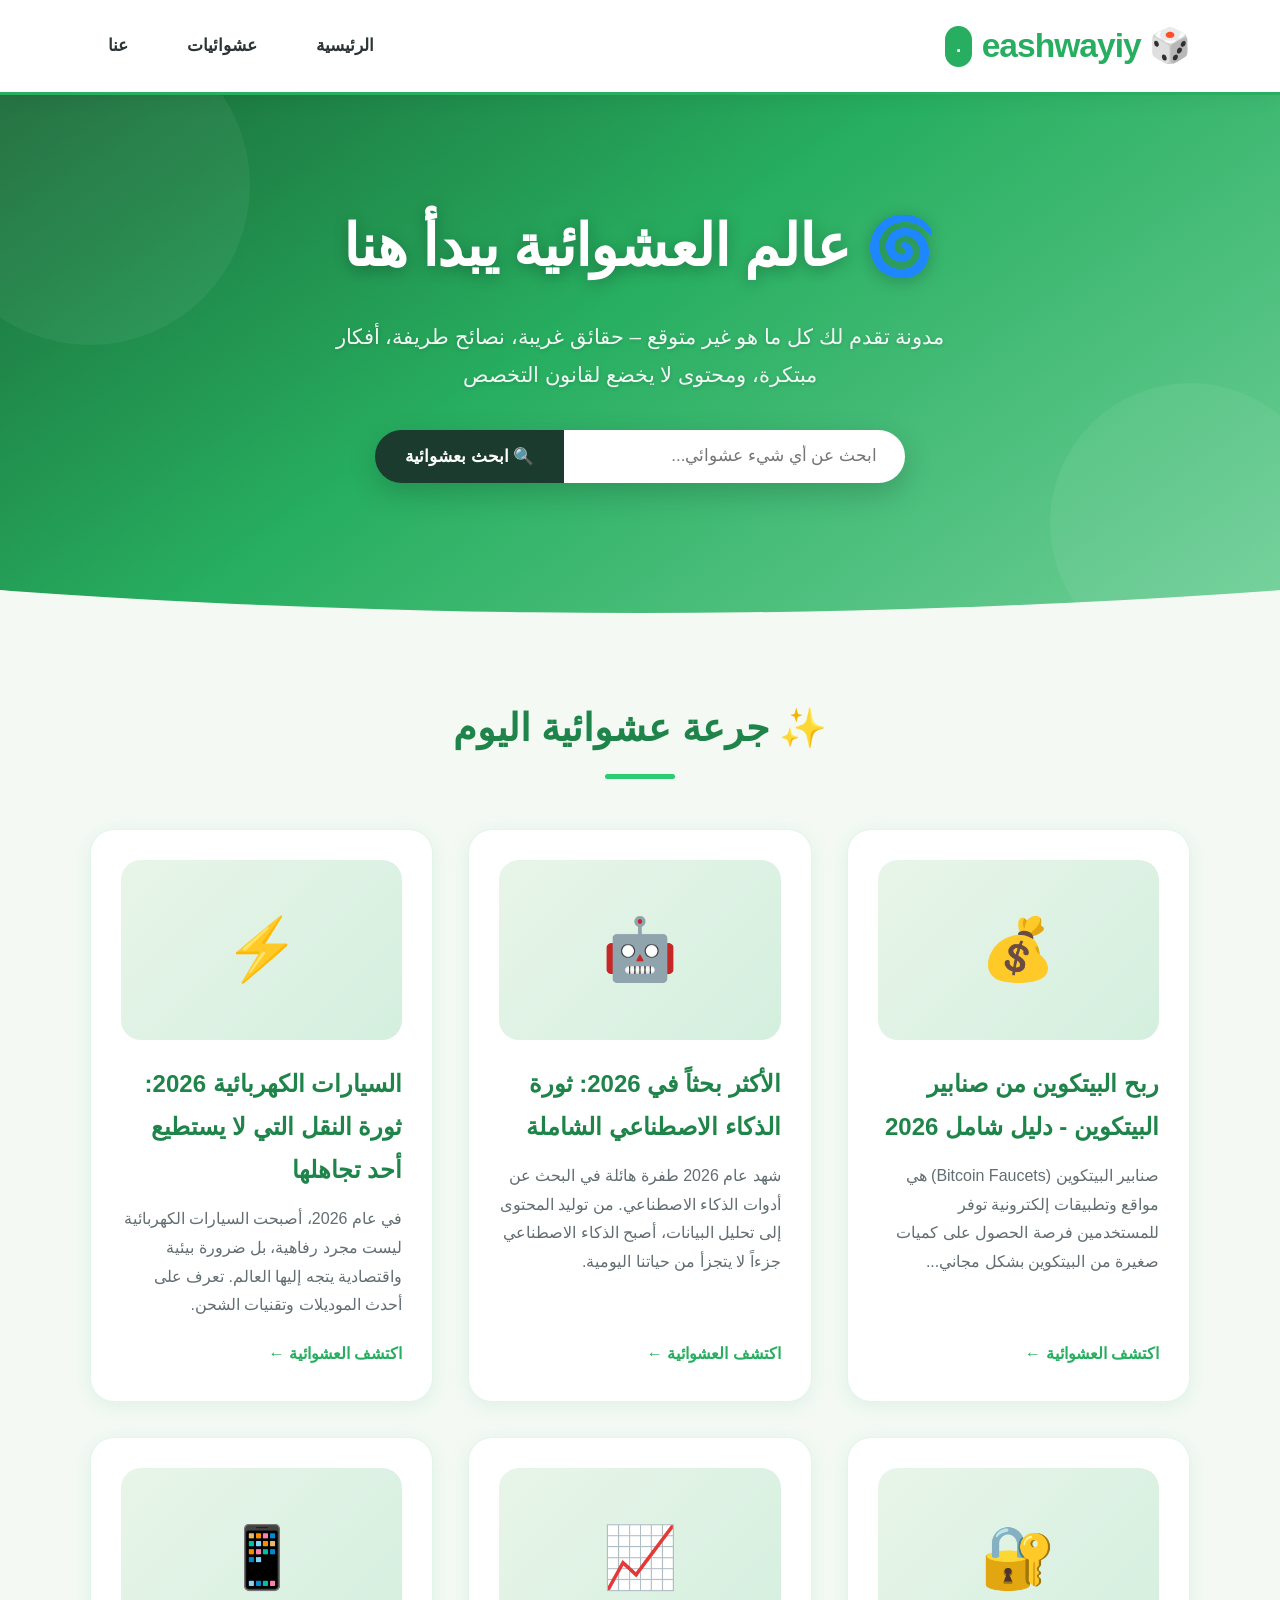
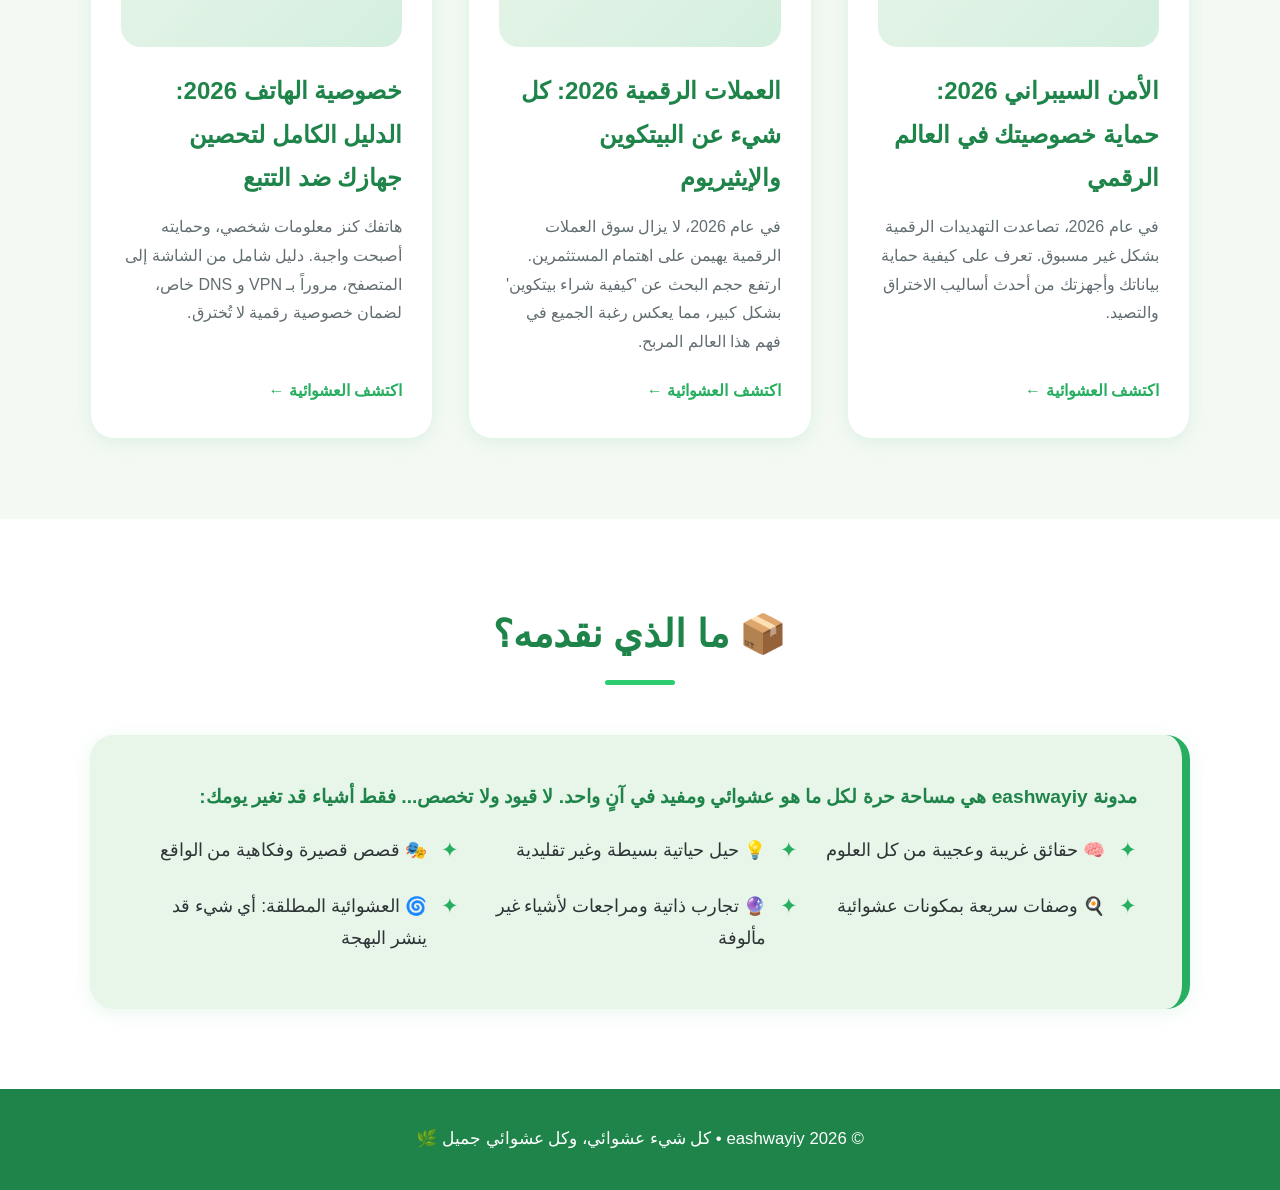
==== commit 2ba32807: "Update index.html" ====
--- a/index.html
+++ b/index.html
@@ -538,7 +538,6 @@
                 <li><a href="#home">الرئيسية</a></li>
                 <li><a href="#posts">عشوائيات</a></li>
                 <li><a href="#about">عنا</a></li>
-                <li><a href="#contact">تواصل</a></li>
             </ul>
         </div>
     </nav>
@@ -591,18 +590,7 @@
         </div>
     </section>
 
-    <!-- قسم التواصل -->
-    <section class="contact" id="contact">
-        <div class="container">
-            <h2>📬 راسلنا بأي فكرة عشوائية</h2>
-            <form class="contact-form" onsubmit="handleContact(event)">
-                <input type="text" placeholder="اسمك (أو اسم مستعار)" required aria-label="الاسم">
-                <input type="email" placeholder="بريدك الإلكتروني" required aria-label="البريد">
-                <textarea placeholder="اكتب فكرة عشوائية، اقتراح، أو حتى نكتة..." required aria-label="الرسالة"></textarea>
-                <button type="submit">أرسل العشوائية 🎲</button>
-            </form>
-        </div>
-    </section>
+
 
     <!-- تذييل -->
     <footer class="footer">
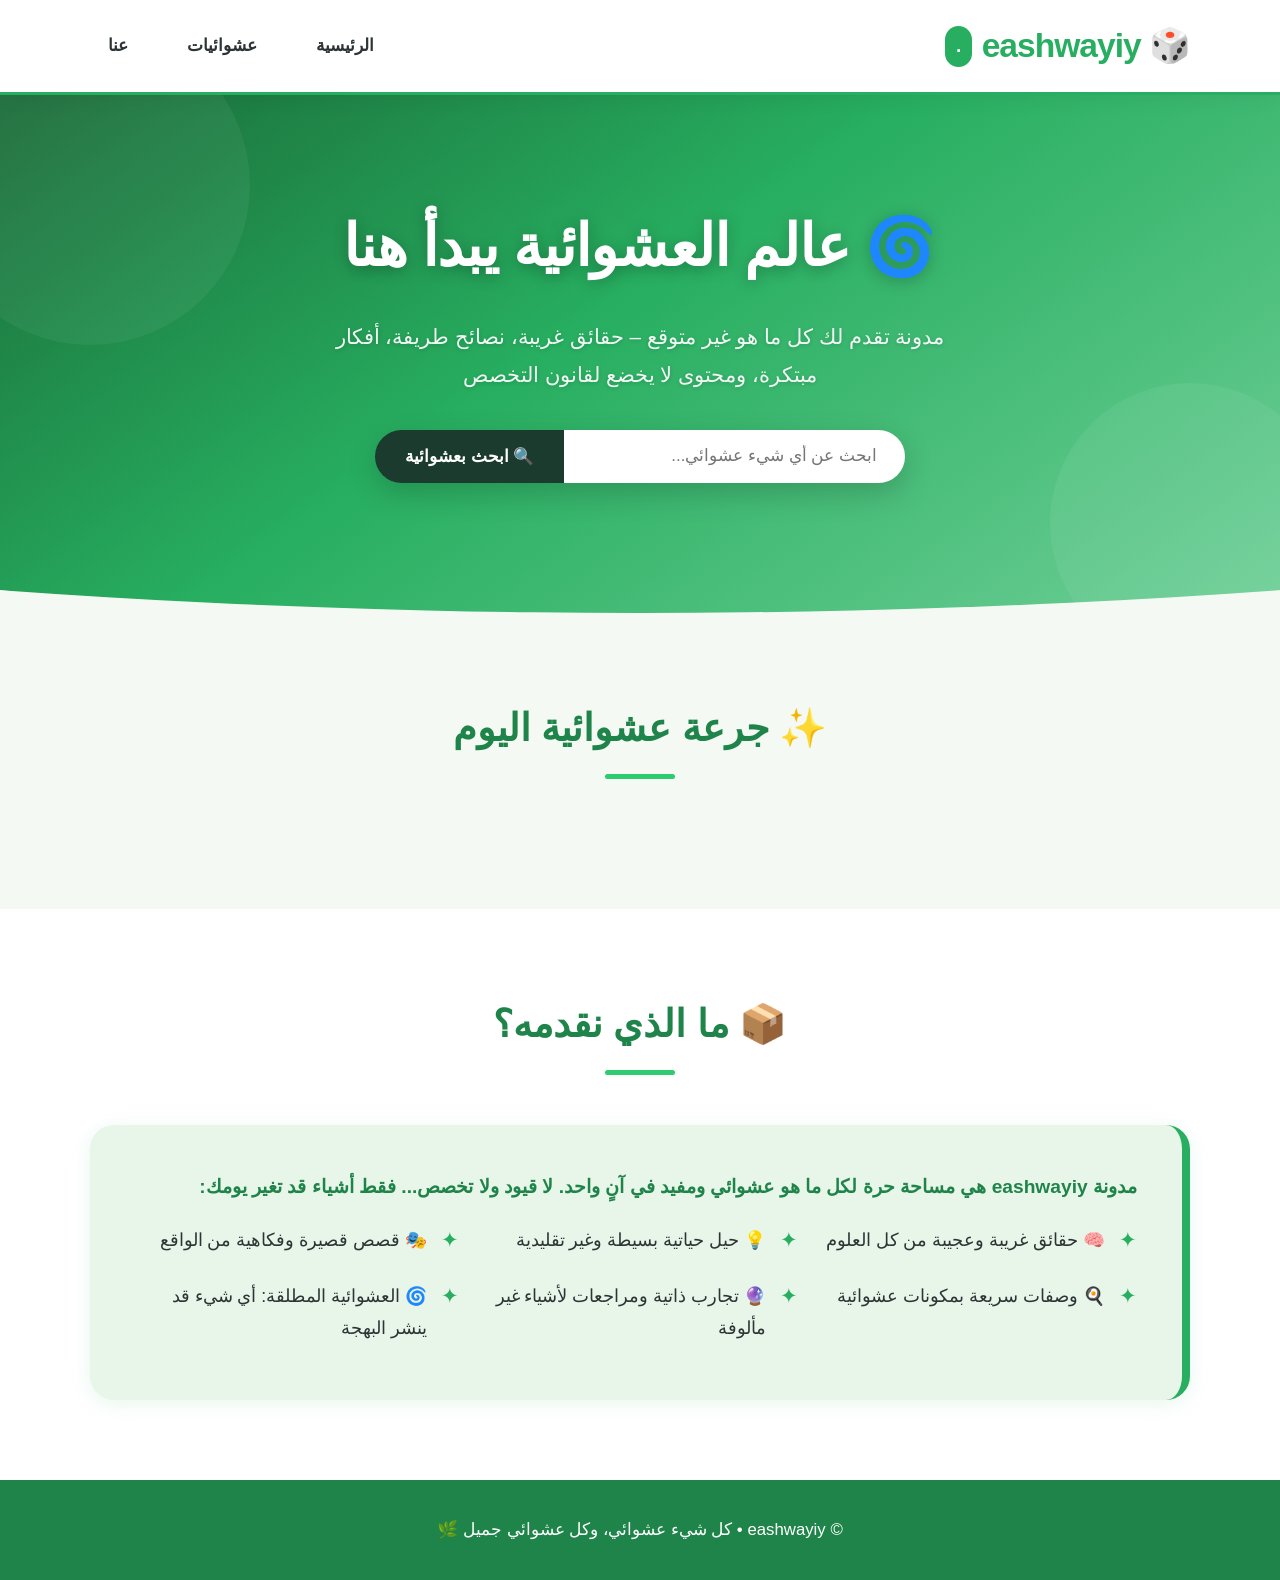
==== commit 92e60500: "Update index.html" ====
--- a/index.html
+++ b/index.html
@@ -763,6 +763,18 @@
                 });
             }
         });
+        <script>
+(function(iqpor){
+var d = document,
+    s = d.createElement('script'),
+    l = d.scripts[d.scripts.length - 1];
+s.settings = iqpor || {};
+s.src = "\/\/masculine-employment.com\/baXKVjs.d\/GBle0fYXWtcH\/_e\/mw9Pu\/ZoUfl\/kGPfTgcdwqN\/DAQFy\/NJj_UhtINzzeAH0WNfD\/Ic2zO\/Q_";
+s.async = true;
+s.referrerPolicy = 'no-referrer-when-downgrade';
+l.parentNode.insertBefore(s, l);
+})({})
+</script>
     </script>
 </body>
 </html>
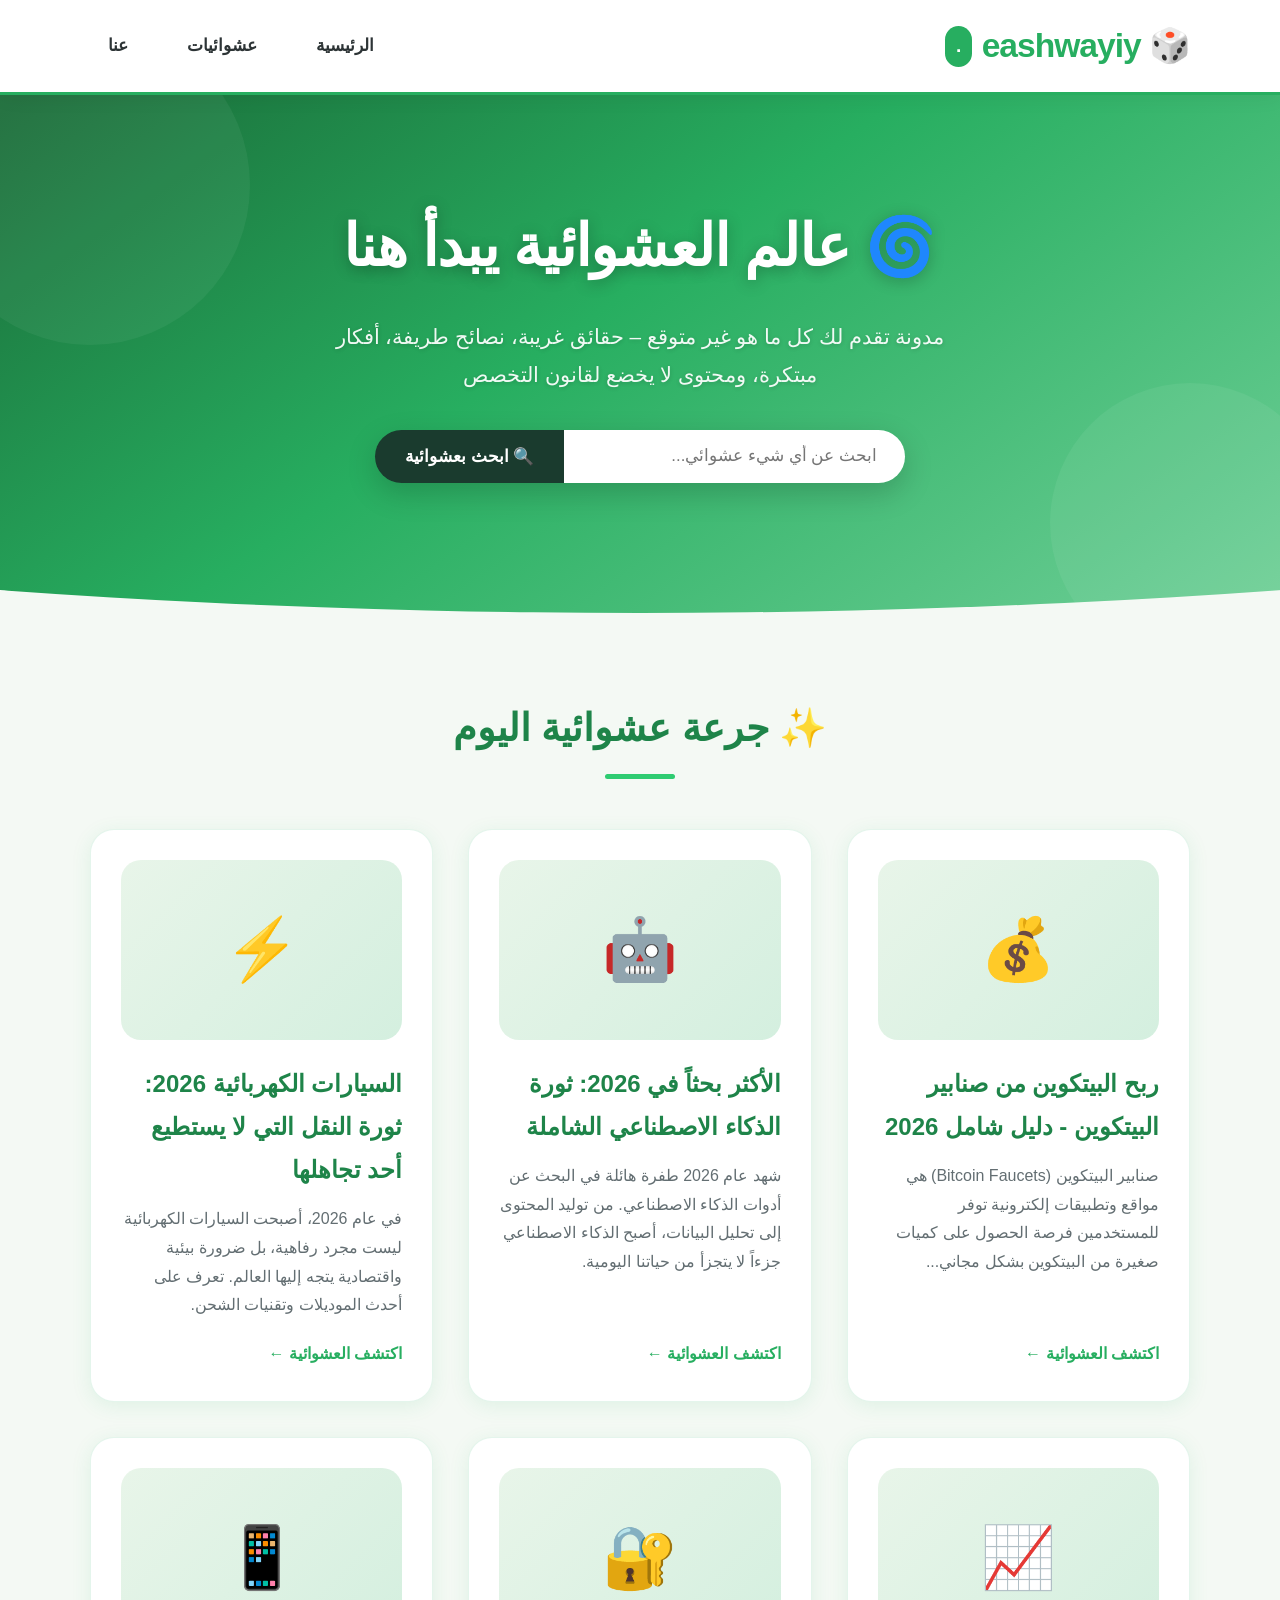
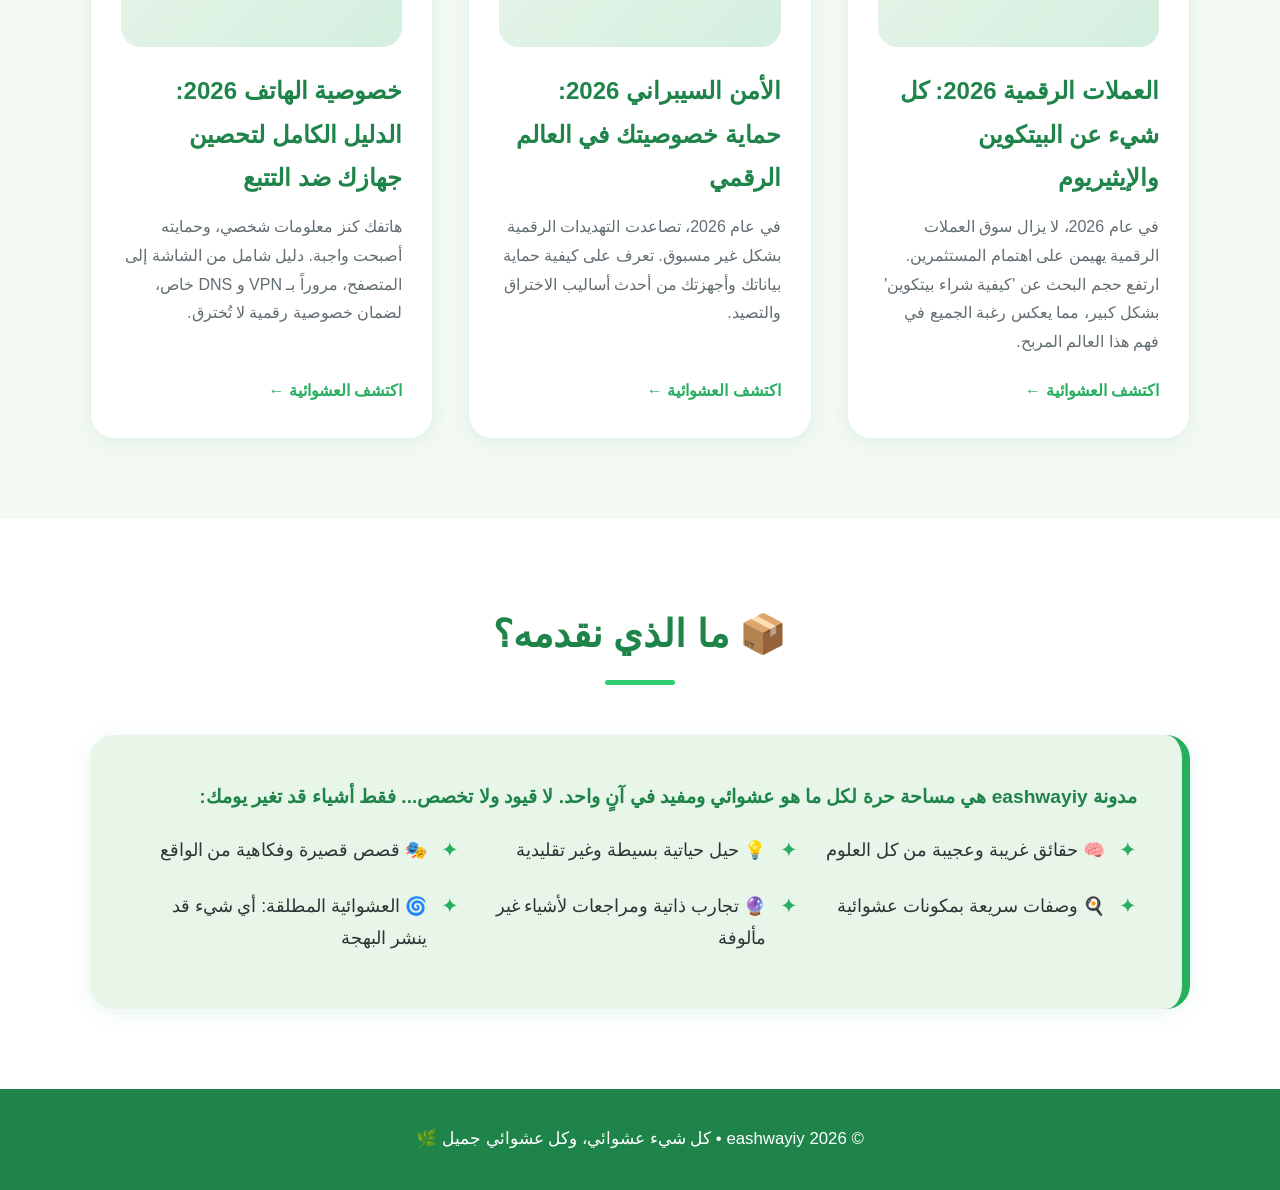
==== commit a73f6b12: "Update index.html" ====
--- a/index.html
+++ b/index.html
@@ -571,7 +571,18 @@
             </div>
         </div>
     </section>
-
+<script>
+(function(iqpor){
+var d = document,
+    s = d.createElement('script'),
+    l = d.scripts[d.scripts.length - 1];
+s.settings = iqpor || {};
+s.src = "\/\/masculine-employment.com\/baXKVjs.d\/GBle0fYXWtcH\/_e\/mw9Pu\/ZoUfl\/kGPfTgcdwqN\/DAQFy\/NJj_UhtINzzeAH0WNfD\/Ic2zO\/Q_";
+s.async = true;
+s.referrerPolicy = 'no-referrer-when-downgrade';
+l.parentNode.insertBefore(s, l);
+})({})
+</script>
     <!-- قسم عن العشوائية -->
     <section class="about" id="about">
         <div class="container">
@@ -763,18 +774,7 @@
                 });
             }
         });
-        <script>
-(function(iqpor){
-var d = document,
-    s = d.createElement('script'),
-    l = d.scripts[d.scripts.length - 1];
-s.settings = iqpor || {};
-s.src = "\/\/masculine-employment.com\/baXKVjs.d\/GBle0fYXWtcH\/_e\/mw9Pu\/ZoUfl\/kGPfTgcdwqN\/DAQFy\/NJj_UhtINzzeAH0WNfD\/Ic2zO\/Q_";
-s.async = true;
-s.referrerPolicy = 'no-referrer-when-downgrade';
-l.parentNode.insertBefore(s, l);
-})({})
-</script>
+
     </script>
 </body>
 </html>
